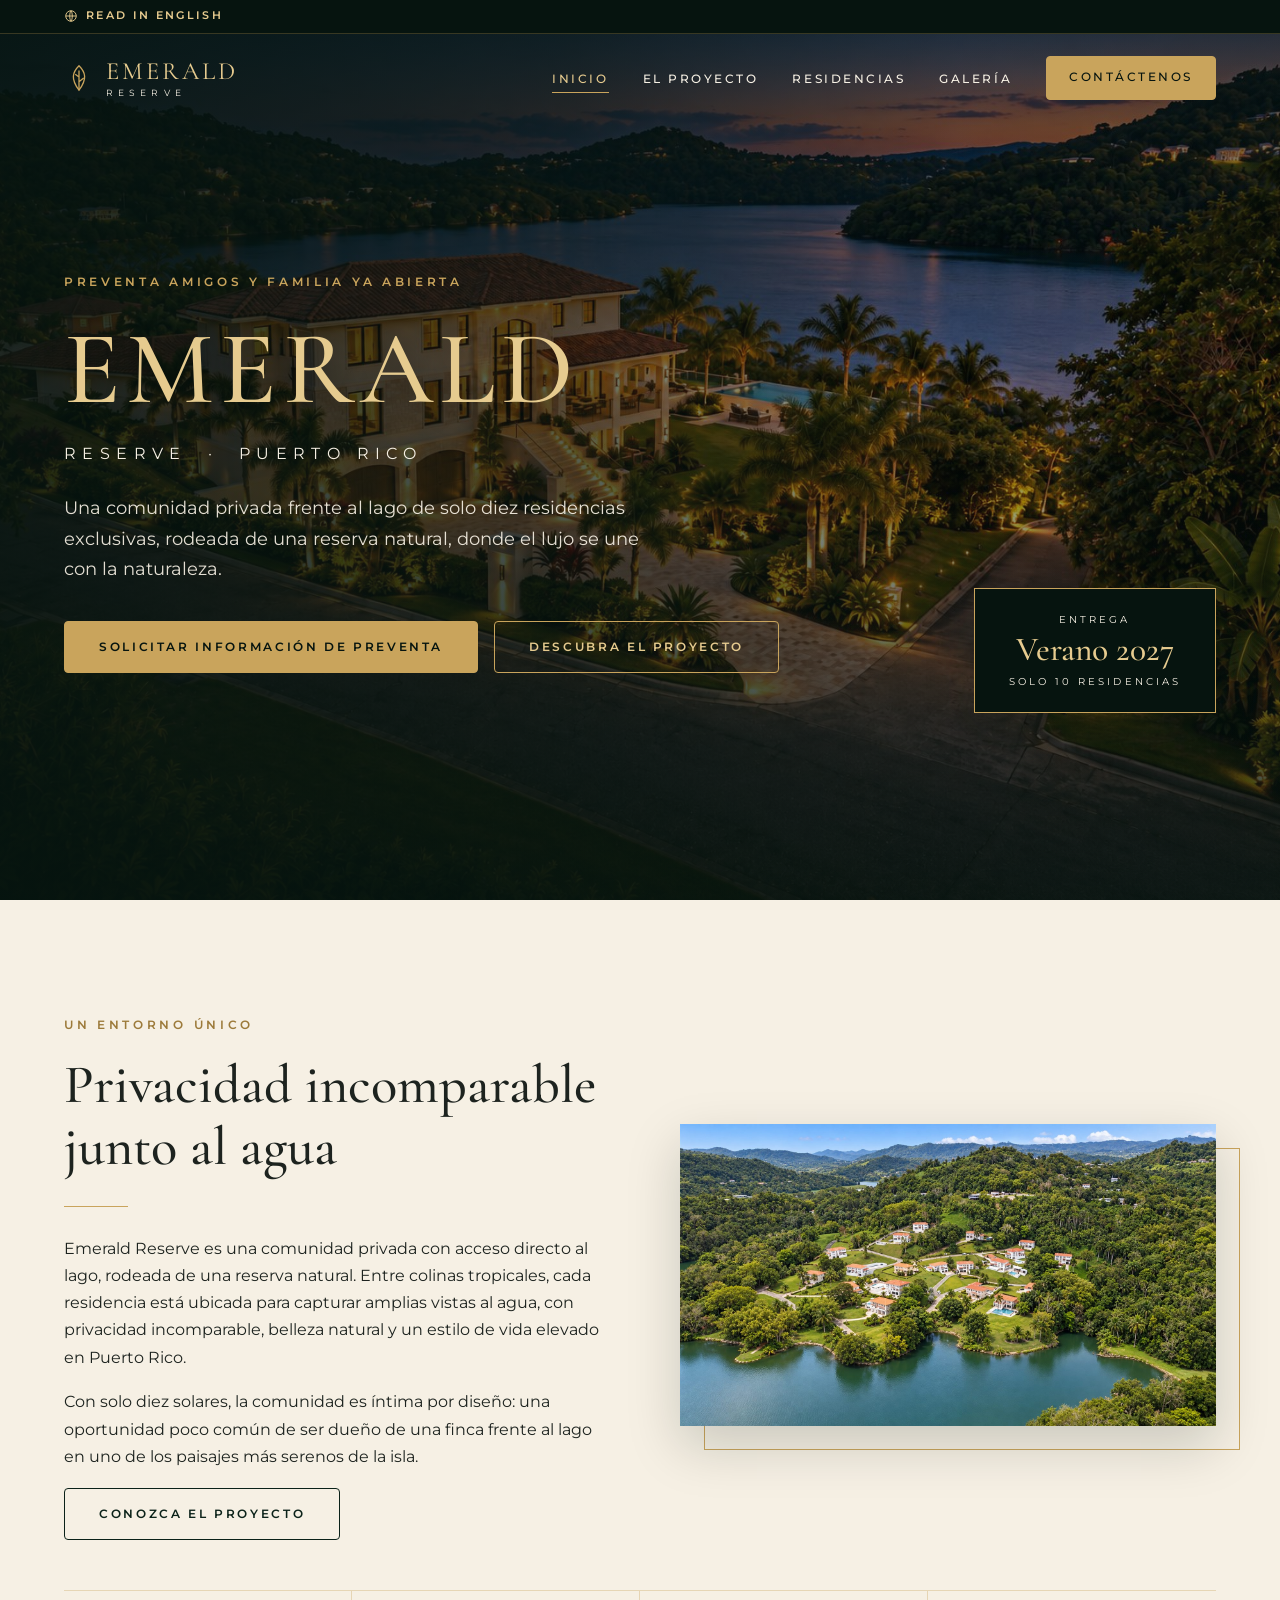
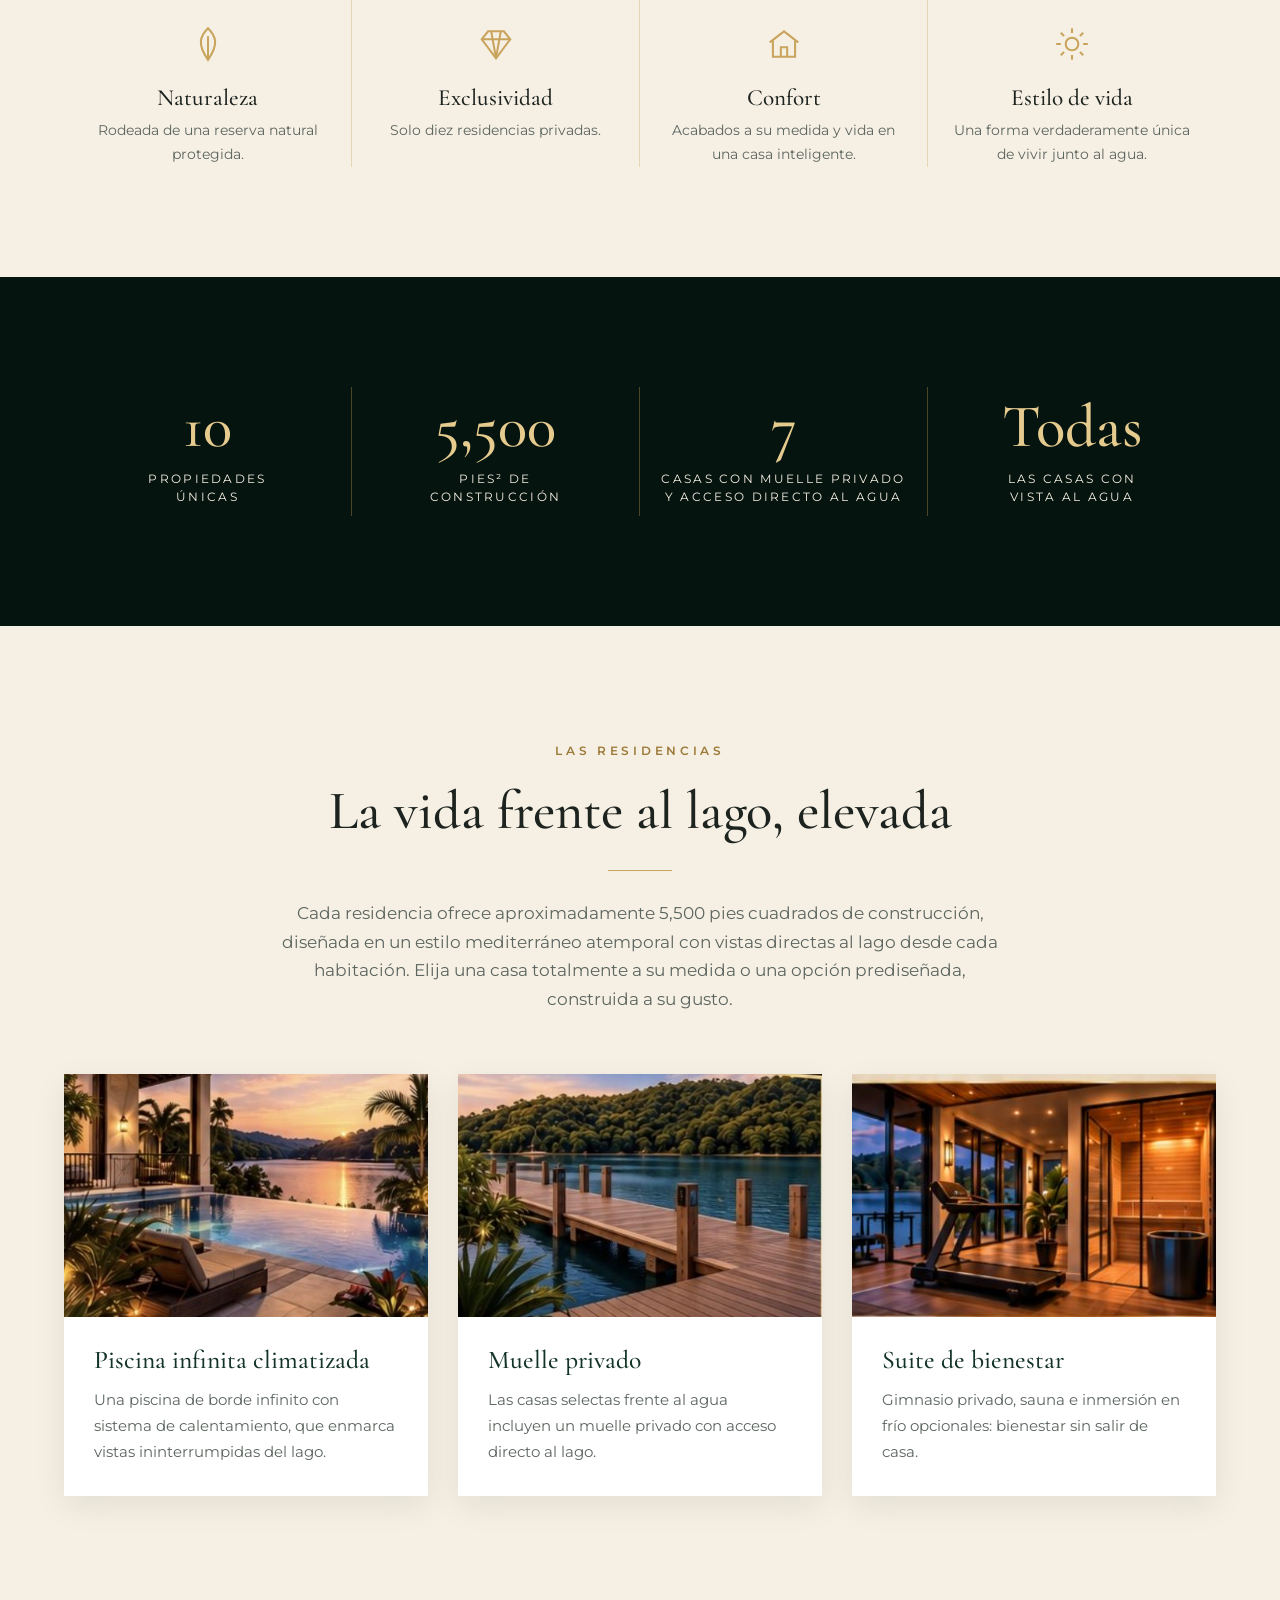
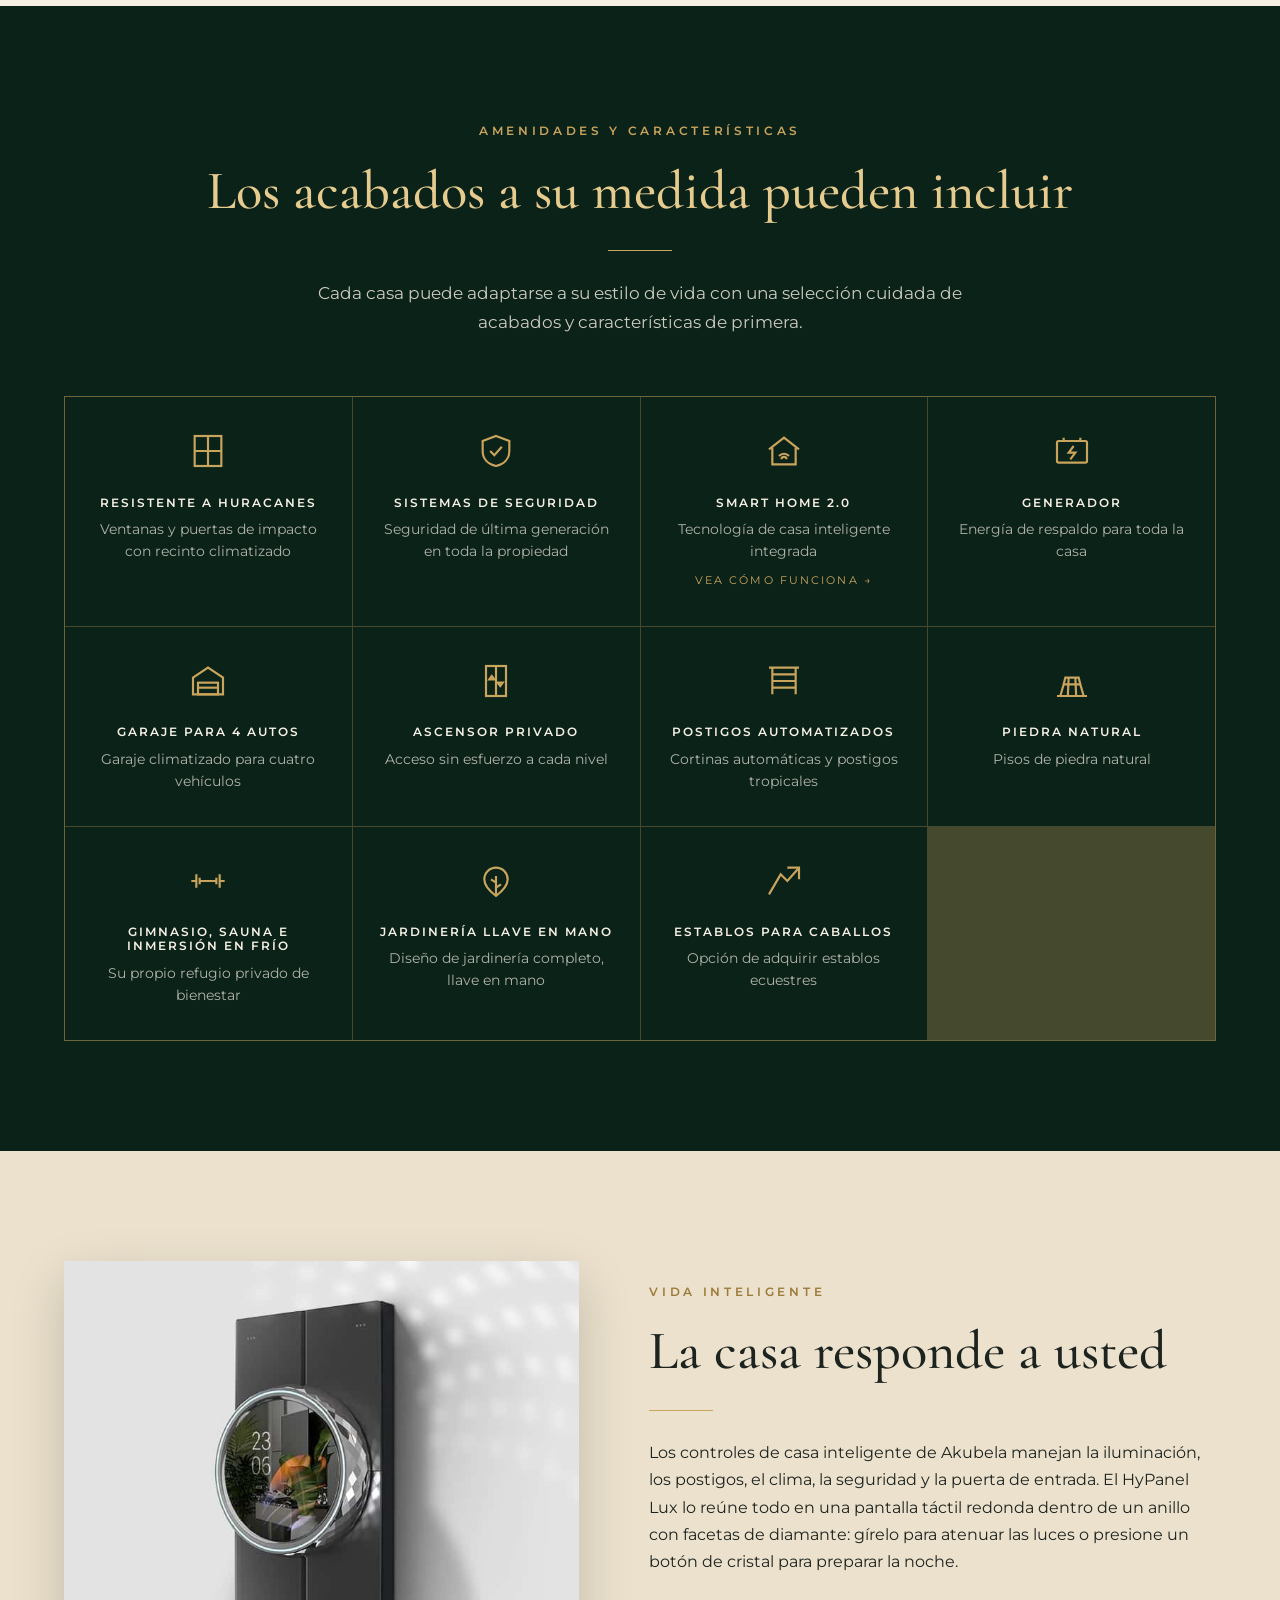
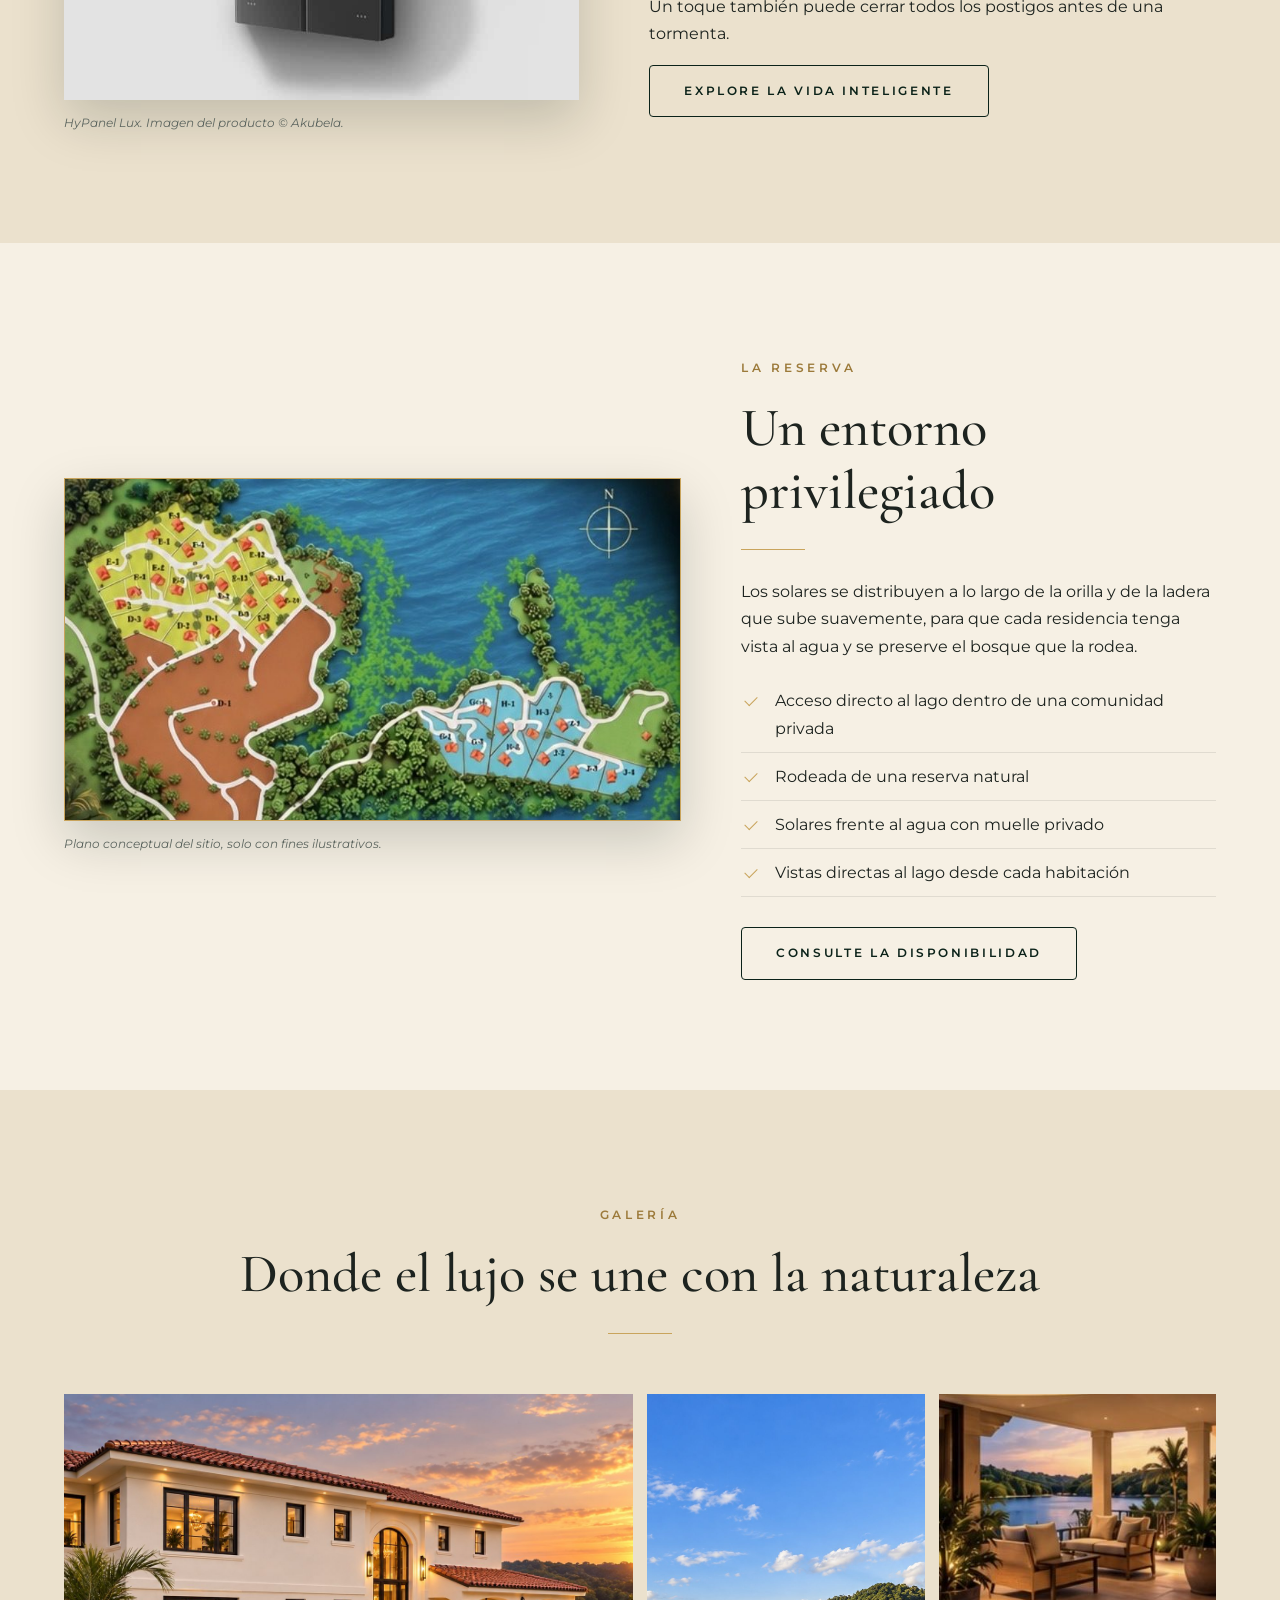
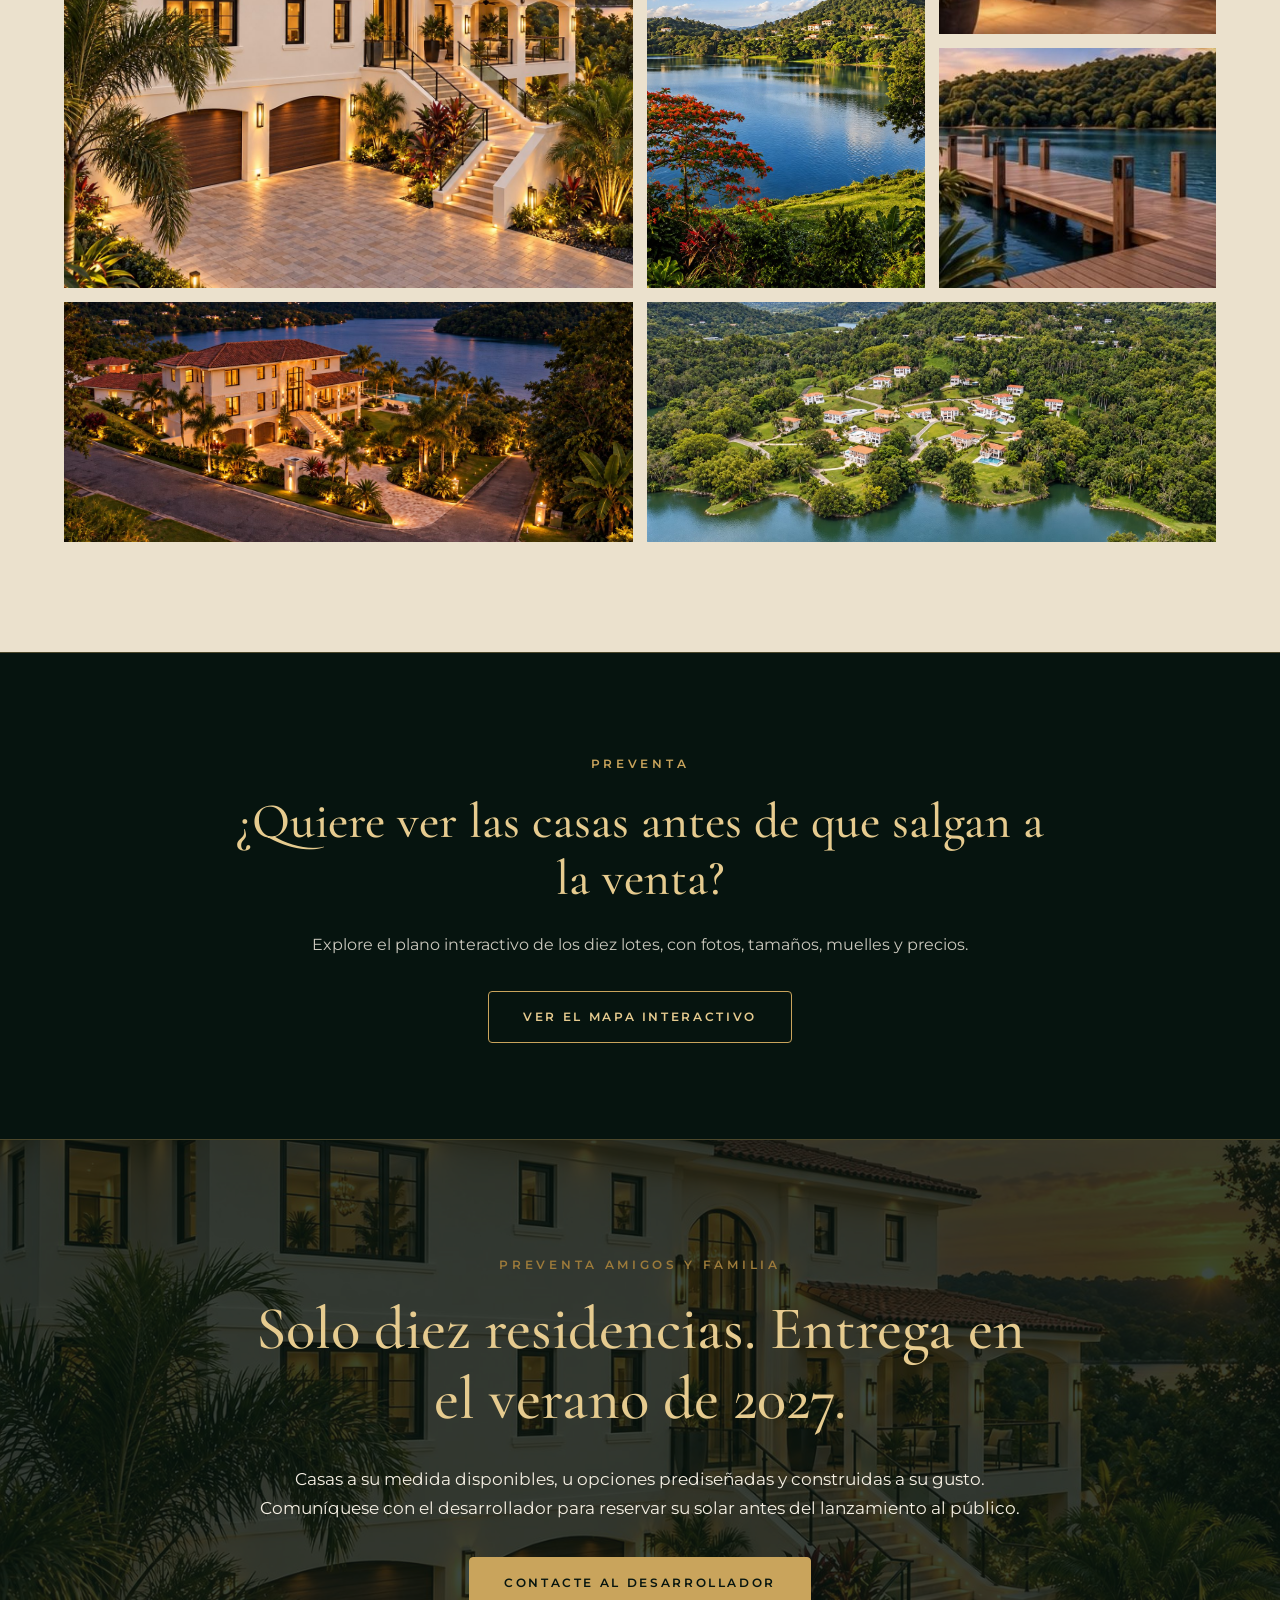
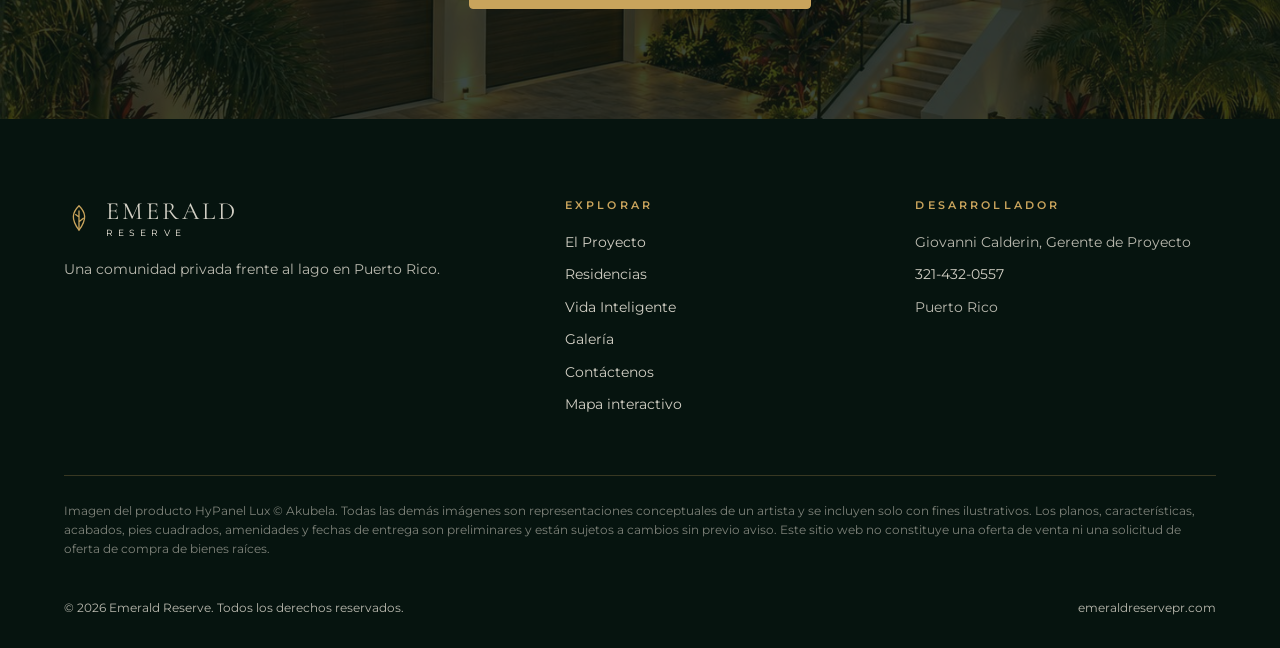
==== es/index.html @ 6fd1e721 "Add Spanish version of the site (es/) with a language switch bar on every page Co-Authored-By: Claud" ====
<!DOCTYPE html>
<html lang="es">
<head>
<meta charset="utf-8"/>
<meta content="width=device-width, initial-scale=1.0" name="viewport"/>
<title>Emerald Reserve | Comunidad privada frente al lago en Puerto Rico</title>
<meta content="Emerald Reserve es una comunidad privada frente al lago de solo 10 residencias exclusivas en Puerto Rico, rodeada de una reserva natural. Preventa Amigos y Familia ya abierta; entrega en el verano de 2027." name="description"/>
<link href="https://emeraldreservepr.com/es/" rel="canonical"/>
<link href="https://emeraldreservepr.com/" hreflang="en" rel="alternate"/>
<link href="https://emeraldreservepr.com/es/" hreflang="es" rel="alternate"/>
<link href="https://emeraldreservepr.com/" hreflang="x-default" rel="alternate"/>
<meta content="website" property="og:type"/>
<meta content="Emerald Reserve | Comunidad privada frente al lago en Puerto Rico" property="og:title"/>
<meta content="Solo 10 residencias exclusivas frente al lago, rodeadas de una reserva natural. Preventa Amigos y Familia ya abierta." property="og:description"/>
<meta content="https://emeraldreservepr.com/es/" property="og:url"/><meta content="es_PR" property="og:locale"/>
<meta content="https://emeraldreservepr.com/images/og-image.jpg" property="og:image"/>
<meta content="summary_large_image" name="twitter:card"/>
<meta content="#06140f" name="theme-color"/>
<link href="../images/favicon.svg" rel="icon" type="image/svg+xml"/>
<link href="https://fonts.googleapis.com" rel="preconnect"/>
<link crossorigin="" href="https://fonts.gstatic.com" rel="preconnect"/>
<link href="https://fonts.googleapis.com/css2?family=Cormorant+Garamond:wght@400;500;600&amp;family=Montserrat:wght@300;400;500;600&amp;display=swap" rel="stylesheet"/>
<link href="../css/styles.css" rel="stylesheet"/>
<link href="../css/lang.css" rel="stylesheet"/>
<link href="../css/presale.css" rel="stylesheet"/>
</head>
<body>
<div class="lang-bar"><div class="container"><a href="../index.html" hreflang="en" lang="en"><svg aria-hidden="true" fill="none" height="14" stroke="currentColor" stroke-width="1.6" viewbox="0 0 24 24" width="14"><circle cx="12" cy="12" r="9"></circle><path d="M3 12h18M12 3c3 3 3 15 0 18M12 3c-3 3-3 15 0 18"></path></svg><span>Read in English</span></a></div></div>
<header class="site-header">
<div class="container nav">
<a aria-label="Inicio de Emerald Reserve" class="brand" href="index.html">
<svg aria-hidden="true" fill="none" stroke="#c9a45c" stroke-width="1.4" viewbox="0 0 32 32"><path d="M16 3C9 10 7 17 16 29 25 17 23 10 16 3Z"></path><path d="M16 8v21M16 15l-4-3M16 20l5-4"></path></svg>
<span class="brand-text"><span class="brand-name">Emerald</span><span class="brand-sub">Reserve</span></span>
</a>
<button aria-controls="nav-links" aria-expanded="false" aria-label="Abrir menú" class="nav-toggle"><span></span><span></span><span></span></button>
<ul class="nav-links" id="nav-links">
<li><a aria-current="page" href="index.html">Inicio</a></li>
<li><a href="the-project.html">El Proyecto</a></li>
<li><a href="index.html#residences">Residencias</a></li>
<li><a href="index.html#gallery">Galería</a></li>
<li><a class="btn btn-gold" href="contact.html">Contáctenos</a></li>
</ul>
</div>
</header>
<main>
<!-- Hero -->
<section class="hero">
<div class="container">
<div class="hero-content">
<span class="eyebrow">Preventa Amigos y Familia ya abierta</span>
<h1>Emerald</h1>
<p class="tagline">Reserve  ·  Puerto Rico</p>
<p class="lead">Una comunidad privada frente al lago de solo diez residencias exclusivas, rodeada de una reserva natural, donde el lujo se une con la naturaleza.</p>
<div class="hero-actions"><a class="btn btn-gold" href="contact.html">Solicitar información de preventa</a> <a class="btn btn-outline" href="the-project.html">Descubra el proyecto</a></div>
</div>
<div class="hero-badge"><small>Entrega</small> <strong>Verano 2027</strong> <small>Solo 10 residencias</small></div>
</div>
</section>
<!-- Intro -->
<section id="about">
<div class="container split">
<div class="reveal">
<span class="eyebrow">Un entorno único</span>
<h2 class="section-title">Privacidad incomparable junto al agua</h2>
<hr class="divider"/>
<p>Emerald Reserve es una comunidad privada con acceso directo al lago, rodeada de una reserva natural. Entre colinas tropicales, cada residencia está ubicada para capturar amplias vistas al agua, con privacidad incomparable, belleza natural y un estilo de vida elevado en Puerto Rico.</p>
<p>Con solo diez solares, la comunidad es íntima por diseño: una oportunidad poco común de ser dueño de una finca frente al lago en uno de los paisajes más serenos de la isla.</p>
<a class="btn btn-outline-dark" href="the-project.html">Conozca el proyecto</a>
</div>
<div class="split-media reveal">
<img alt="Representación aérea de la comunidad frente al lago Emerald Reserve, rodeada de bosque tropical" height="940" loading="lazy" src="../images/aerial-community.jpg" width="1672"/>
</div>
</div>
<div class="container">
<div class="pillars reveal">
<div class="pillar">
<svg fill="none" stroke-width="1.3" viewbox="0 0 24 24"><path d="M12 2C7 7 5 12 12 22 19 12 17 7 12 2Z"></path><path d="M12 7v15"></path></svg>
<h3>Naturaleza</h3>
<p>Rodeada de una reserva natural protegida.</p>
</div>
<div class="pillar">
<svg fill="none" stroke-width="1.3" viewbox="0 0 24 24"><path d="M3 9l4-5h10l4 5-9 12L3 9Z"></path><path d="M3 9h18M9 4l3 17 3-17"></path></svg>
<h3>Exclusividad</h3>
<p>Solo diez residencias privadas.</p>
</div>
<div class="pillar">
<svg fill="none" stroke-width="1.3" viewbox="0 0 24 24"><path d="M3 11l9-7 9 7"></path><path d="M5 10v10h14V10"></path><path d="M10 20v-6h4v6"></path></svg>
<h3>Confort</h3>
<p>Acabados a su medida y vida en una casa inteligente.</p>
</div>
<div class="pillar">
<svg fill="none" stroke-width="1.3" viewbox="0 0 24 24"><circle cx="12" cy="12" r="4"></circle><path d="M12 2v3M12 19v3M2 12h3M19 12h3M4.9 4.9l2.1 2.1M17 17l2.1 2.1M4.9 19.1L7 17M17 7l2.1-2.1"></path></svg>
<h3>Estilo de vida</h3>
<p>Una forma verdaderamente única de vivir junto al agua.</p>
</div>
</div>
</div>
</section>
<!-- Stats -->
<section class="section-deep">
<div class="container">
<div class="stats reveal">
<div class="stat"><strong>10</strong><span>Propiedades<br/>únicas</span></div>
<div class="stat"><strong>5,500</strong><span>Pies² de<br/>construcción</span></div>
<div class="stat"><strong>7</strong><span>Casas con muelle privado<br/>y acceso directo al agua</span></div>
<div class="stat"><strong>Todas</strong><span>las casas con<br/>vista al agua</span></div>
</div>
</div>
</section>
<!-- Residences -->
<section id="residences">
<div class="container center">
<span class="eyebrow">Las Residencias</span>
<h2 class="section-title">La vida frente al lago, elevada</h2>
<hr class="divider"/>
<p class="section-intro">Cada residencia ofrece aproximadamente 5,500 pies cuadrados de construcción, diseñada en un estilo mediterráneo atemporal con vistas directas al lago desde cada habitación. Elija una casa totalmente a su medida o una opción prediseñada, construida a su gusto.</p>
</div>
<div class="container">
<div class="cards">
<article class="card reveal">
<div class="card-media"><img alt="Representación de una piscina infinita climatizada con vista al lago al atardecer" height="308" loading="lazy" src="../images/amenity-pool.jpg" width="494"/></div>
<div class="card-body">
<h3>Piscina infinita climatizada</h3>
<p>Una piscina de borde infinito con sistema de calentamiento, que enmarca vistas ininterrumpidas del lago.</p>
</div>
</article>
<article class="card reveal">
<div class="card-media"><img alt="Representación de un muelle privado de madera en el lago" height="308" loading="lazy" src="../images/amenity-dock.jpg" width="453"/></div>
<div class="card-body">
<h3>Muelle privado</h3>
<p>Las casas selectas frente al agua incluyen un muelle privado con acceso directo al lago.</p>
</div>
</article>
<article class="card reveal">
<div class="card-media"><img alt="Representación de un gimnasio privado en casa con sauna e inmersión en frío" height="232" loading="lazy" src="../images/amenity-gym.jpg" width="367"/></div>
<div class="card-body">
<h3>Suite de bienestar</h3>
<p>Gimnasio privado, sauna e inmersión en frío opcionales: bienestar sin salir de casa.</p>
</div>
</article>
</div>
</div>
</section>
<!-- Finishes -->
<section class="section-dark" id="finishes">
<div class="container center">
<span class="eyebrow">Amenidades y características</span>
<h2 class="section-title">Los acabados a su medida pueden incluir</h2>
<hr class="divider"/>
<p class="section-intro">Cada casa puede adaptarse a su estilo de vida con una selección cuidada de acabados y características de primera.</p>
</div>
<div class="container">
<div class="finishes reveal">
<div class="finish">
<svg viewbox="0 0 24 24"><rect height="18" width="16" x="4" y="3"></rect><path d="M12 3v18M4 12h16"></path></svg>
<h3>Resistente a huracanes</h3>
<p>Ventanas y puertas de impacto con recinto climatizado</p>
</div>
<div class="finish">
<svg viewbox="0 0 24 24"><path d="M12 3l8 3v6c0 5-3.5 8-8 9-4.5-1-8-4-8-9V6l8-3Z"></path><path d="M8.5 12l2.5 2.5 4.5-5"></path></svg>
<h3>Sistemas de seguridad</h3>
<p>Seguridad de última generación en toda la propiedad</p>
</div>
<div class="finish">
<a href="smart-living.html">
<svg viewbox="0 0 24 24"><path d="M3 11l9-7 9 7"></path><path d="M5 10v10h14V10"></path><path d="M9 15a4 4 0 0 1 6 0M10.5 17a1.5 1.5 0 0 1 3 0"></path></svg>
<h3>Smart Home 2.0</h3>
<p>Tecnología de casa inteligente integrada</p>
<span class="finish-link">Vea cómo funciona →</span>
</a>
</div>
<div class="finish">
<svg viewbox="0 0 24 24"><rect height="13" rx="1" width="18" x="3" y="6"></rect><path d="M13 9l-3 4h4l-3 4"></path><path d="M7 6V4M17 6V4"></path></svg>
<h3>Generador</h3>
<p>Energía de respaldo para toda la casa</p>
</div>
<div class="finish">
<svg viewbox="0 0 24 24"><path d="M3 10l9-6 9 6v10H3V10Z"></path><rect height="7" width="12" x="6" y="13"></rect><path d="M6 16h12"></path></svg>
<h3>Garaje para 4 autos</h3>
<p>Garaje climatizado para cuatro vehículos</p>
</div>
<div class="finish">
<svg viewbox="0 0 24 24"><rect height="18" width="12" x="6" y="3"></rect><path d="M12 3v18M9.5 9l-1.5 2h3L9.5 9ZM14.5 15l1.5-2h-3l1.5 2Z"></path></svg>
<h3>Ascensor privado</h3>
<p>Acceso sin esfuerzo a cada nivel</p>
</div>
<div class="finish">
<svg viewbox="0 0 24 24"><path d="M3 4h18M5 4v16M19 4v16"></path><path d="M5 8h14M5 12h14M5 16h14"></path></svg>
<h3>Postigos automatizados</h3>
<p>Cortinas automáticas y postigos tropicales</p>
</div>
<div class="finish">
<svg viewbox="0 0 24 24"><path d="M3 21h18M5 21l2-7h10l2 7"></path><path d="M7 14l1-4h8l1 4M10 10l-.5 11M14 10l.5 11"></path></svg>
<h3>Piedra natural</h3>
<p>Pisos de piedra natural</p>
</div>
<div class="finish">
<svg viewbox="0 0 24 24"><path d="M2 12h3M19 12h3M5 8v8M19 8v8M7 10v4M17 10v4M7 12h10"></path></svg>
<h3>Gimnasio, sauna e inmersión en frío</h3>
<p>Su propio refugio privado de bienestar</p>
</div>
<div class="finish">
<svg viewbox="0 0 24 24"><path d="M12 21c-4-3-7-6-7-10a7 7 0 0 1 14 0c0 4-3 7-7 10Z"></path><path d="M12 21V9M12 13l-3-2M12 16l3-2"></path></svg>
<h3>Jardinería llave en mano</h3>
<p>Diseño de jardinería completo, llave en mano</p>
</div>
<div class="finish">
<svg viewbox="0 0 24 24"><path d="M3 20l7-12 4 4 7-8"></path><path d="M14 4h7v7"></path></svg>
<h3>Establos para caballos</h3>
<p>Opción de adquirir establos ecuestres</p>
</div>
</div>
</div>
</section>
<!-- Smart living teaser -->
<section class="section-cream-dark" id="smart-living">
<div class="container smart-teaser">
<figure class="reveal" style="margin:0;">
<img alt="Panel de control de casa inteligente Akubela HyPanel Lux con una pantalla táctil redonda en un anillo con facetas de diamante" class="product-shot" height="622" loading="lazy" src="../images/hypanel-lux.jpg" width="729"/>
<figcaption style="font-size:0.78rem; color:var(--muted); margin-top:12px; font-style:italic;">HyPanel Lux. Imagen del producto © Akubela.</figcaption>
</figure>
<div class="reveal">
<span class="eyebrow">Vida Inteligente</span>
<h2 class="section-title">La casa responde a usted</h2>
<hr class="divider"/>
<p>Los controles de casa inteligente de Akubela manejan la iluminación, los postigos, el clima, la seguridad y la puerta de entrada. El HyPanel Lux lo reúne todo en una pantalla táctil redonda dentro de un anillo con facetas de diamante: gírelo para atenuar las luces o presione un botón de cristal para preparar la noche.</p>
<p>Un toque también puede cerrar todos los postigos antes de una tormenta.</p>
<a class="btn btn-outline-dark" href="smart-living.html">Explore la Vida Inteligente</a>
</div>
</div>
</section>
<!-- Site plan -->
<section id="site-plan">
<div class="container plan">
<figure class="reveal">
<img alt="Plano conceptual del sitio de Emerald Reserve con los solares a lo largo del lago" height="460" loading="lazy" src="../images/site-plan.jpg" width="830"/>
<figcaption>Plano conceptual del sitio, solo con fines ilustrativos.</figcaption>
</figure>
<div class="reveal">
<span class="eyebrow">La Reserva</span>
<h2 class="section-title">Un entorno privilegiado</h2>
<hr class="divider"/>
<p>Los solares se distribuyen a lo largo de la orilla y de la ladera que sube suavemente, para que cada residencia tenga vista al agua y se preserve el bosque que la rodea.</p>
<ul class="check-list">
<li>Acceso directo al lago dentro de una comunidad privada</li>
<li>Rodeada de una reserva natural</li>
<li>Solares frente al agua con muelle privado</li>
<li>Vistas directas al lago desde cada habitación</li>
</ul>
<a class="btn btn-outline-dark" href="contact.html">Consulte la disponibilidad</a>
</div>
</div>
</section>
<!-- Gallery -->
<section class="section-cream-dark" id="gallery">
<div class="container center">
<span class="eyebrow">Galería</span>
<h2 class="section-title">Donde el lujo se une con la naturaleza</h2>
<hr class="divider"/>
</div>
<div class="container">
<div class="gallery">
<a class="wide tall" data-lightbox="" href="../images/residence-sunset.jpg"><img alt="Representación de una residencia de Emerald Reserve al atardecer" loading="lazy" src="../images/residence-sunset.jpg"/></a>
<a class="tall" data-lightbox="" href="../images/lake-view.jpg"><img alt="Vista a través del lago hacia las casas de la ladera" loading="lazy" src="../images/lake-view.jpg"/></a>
<a data-lightbox="" href="../images/amenity-terrace.jpg"><img alt="Representación de una terraza techada con vista al lago" loading="lazy" src="../images/amenity-terrace.jpg"/></a>
<a data-lightbox="" href="../images/amenity-dock.jpg"><img alt="Representación de un muelle privado" loading="lazy" src="../images/amenity-dock.jpg"/></a>
<a class="wide" data-lightbox="" href="../images/hero-dusk.jpg"><img alt="Representación de una residencia y su entrada ajardinada al atardecer" loading="lazy" src="../images/hero-dusk.jpg"/></a>
<a class="wide" data-lightbox="" href="../images/aerial-community.jpg"><img alt="Representación aérea de la comunidad" loading="lazy" src="../images/aerial-community.jpg"/></a>
</div>
</div>
</section>
<!-- Pre-sale access -->
<section class="presale-band" id="presale">
<div class="container reveal">
<span class="eyebrow">Preventa</span>
<h2>¿Quiere ver las casas antes de que salgan a la venta?</h2>
<p>Explore el plano interactivo de los diez lotes, con fotos, tamaños, muelles y precios.</p>
<a class="btn btn-outline" href="pre-sale.html">Ver el mapa interactivo</a>
</div>
</section>
<!-- CTA -->
<section class="cta">
<div class="container reveal">
<span class="eyebrow">Preventa Amigos y Familia</span>
<h2>Solo diez residencias. Entrega en el verano de 2027.</h2>
<p>Casas a su medida disponibles, u opciones prediseñadas y construidas a su gusto. Comuníquese con el desarrollador para reservar su solar antes del lanzamiento al público.</p>
<a class="btn btn-gold" href="contact.html">Contacte al desarrollador</a>
</div>
</section>
</main>
<footer class="site-footer">
<div class="container">
<div class="footer-grid">
<div>
<a aria-label="Inicio de Emerald Reserve" class="brand" href="index.html">
<svg aria-hidden="true" fill="none" stroke="#c9a45c" stroke-width="1.4" viewbox="0 0 32 32"><path d="M16 3C9 10 7 17 16 29 25 17 23 10 16 3Z"></path><path d="M16 8v21M16 15l-4-3M16 20l5-4"></path></svg>
<span class="brand-text"><span class="brand-name">Emerald</span><span class="brand-sub">Reserve</span></span>
</a>
<p style="margin-top:20px;">Una comunidad privada frente al lago en Puerto Rico.</p>
</div>
<div>
<h4>Explorar</h4>
<ul>
<li><a href="the-project.html">El Proyecto</a></li>
<li><a href="index.html#residences">Residencias</a></li>
<li><a href="smart-living.html">Vida Inteligente</a></li>
<li><a href="index.html#gallery">Galería</a></li>
<li><a href="contact.html">Contáctenos</a></li>
<li><a href="pre-sale.html">Mapa interactivo</a></li>
</ul>
</div>
<div>
<h4>Desarrollador</h4>
<ul>
<li>Giovanni Calderin, Gerente de Proyecto</li>
<li><a href="tel:+13214320557">321-432-0557</a></li>
<li>Puerto Rico</li>
</ul>
</div>
</div>
<p class="disclaimer">Imagen del producto HyPanel Lux © Akubela. Todas las demás imágenes son representaciones conceptuales de un artista y se incluyen solo con fines ilustrativos. Los planos, características, acabados, pies cuadrados, amenidades y fechas de entrega son preliminares y están sujetos a cambios sin previo aviso. Este sitio web no constituye una oferta de venta ni una solicitud de oferta de compra de bienes raíces.</p>
<div class="footer-bottom"><span>© <span data-year="">2026</span> Emerald Reserve. Todos los derechos reservados.</span> <span>emeraldreservepr.com</span></div>
</div>
</footer>
<div aria-label="Visor de imágenes" aria-modal="true" class="lightbox" role="dialog">
<button aria-label="Cerrar" class="lightbox-close">×</button>
<img alt=""/>
</div>
<script src="../js/main.js"></script>
</body>
</html>
---- css/styles.css ----
/* Emerald Reserve — site styles */
:root {
  --emerald-950: #06140f;
  --emerald-900: #0b2219;
  --emerald-800: #123326;
  --emerald-700: #1b4a37;
  --gold: #c9a45c;
  --gold-light: #e6cb8f;
  --gold-dark: #9c7a3a;
  --cream: #f6f0e4;
  --cream-dark: #ebe1cd;
  --ink: #1d231f;
  --muted: #5c655f;
  --white: #ffffff;
  --serif: "Cormorant Garamond", Georgia, "Times New Roman", serif;
  --sans: "Montserrat", "Helvetica Neue", Arial, sans-serif;
  --max: 1200px;
  --radius: 4px;
  --shadow: 0 20px 50px rgba(6, 20, 15, 0.18);
}

*, *::before, *::after { box-sizing: border-box; }
html { scroll-behavior: smooth; }
body {
  margin: 0;
  font-family: var(--sans);
  font-size: 16px;
  line-height: 1.7;
  color: var(--ink);
  background: var(--cream);
  -webkit-font-smoothing: antialiased;
}
img { max-width: 100%; display: block; }
a { color: inherit; }
h1, h2, h3, h4 { font-family: var(--serif); font-weight: 500; line-height: 1.15; margin: 0 0 0.5em; }
p { margin: 0 0 1.1em; }

.container { width: 100%; max-width: var(--max); margin: 0 auto; padding: 0 24px; }
.eyebrow {
  display: inline-block;
  font-size: 0.72rem;
  letter-spacing: 0.32em;
  text-transform: uppercase;
  color: var(--gold-dark);
  font-weight: 600;
  margin-bottom: 18px;
}
.section-dark .eyebrow, .hero .eyebrow { color: var(--gold); }
.divider { width: 64px; height: 1px; background: var(--gold); margin: 22px 0 28px; border: 0; }
.center { text-align: center; }
.center .divider { margin-left: auto; margin-right: auto; }

/* Buttons */
.btn {
  display: inline-block;
  padding: 15px 34px;
  font-family: var(--sans);
  font-size: 0.75rem;
  font-weight: 600;
  letter-spacing: 0.22em;
  text-transform: uppercase;
  text-decoration: none;
  border: 1px solid var(--gold);
  border-radius: var(--radius);
  cursor: pointer;
  transition: background 0.25s, color 0.25s, border-color 0.25s;
}
.btn-gold { background: var(--gold); color: var(--emerald-950); }
.btn-gold:hover { background: var(--gold-light); border-color: var(--gold-light); }
.btn-outline { background: transparent; color: var(--gold-light); }
.btn-outline:hover { background: var(--gold); color: var(--emerald-950); }
.btn-outline-dark { background: transparent; color: var(--emerald-900); border-color: var(--emerald-900); }
.btn-outline-dark:hover { background: var(--emerald-900); color: var(--cream); }

/* Header */
.site-header {
  position: fixed;
  inset: 0 0 auto 0;
  z-index: 100;
  transition: background 0.3s, padding 0.3s, box-shadow 0.3s;
  padding: 22px 0;
}
.site-header.scrolled, .site-header.solid {
  background: rgba(6, 20, 15, 0.96);
  padding: 12px 0;
  box-shadow: 0 6px 24px rgba(0, 0, 0, 0.25);
}
.nav { display: flex; align-items: center; justify-content: space-between; gap: 24px; }
.brand { text-decoration: none; color: var(--gold-light); line-height: 1; display: flex; align-items: center; gap: 12px; }
.brand svg { width: 30px; height: 30px; flex-shrink: 0; }
.brand-text { display: flex; flex-direction: column; }
.brand-name { font-family: var(--serif); font-size: 1.55rem; letter-spacing: 0.12em; text-transform: uppercase; }
.brand-sub { font-size: 0.58rem; letter-spacing: 0.55em; text-transform: uppercase; color: var(--cream); margin-top: 4px; }
.nav-links { list-style: none; display: flex; align-items: center; gap: 34px; margin: 0; padding: 0; }
.nav-links a {
  color: var(--cream);
  text-decoration: none;
  font-size: 0.72rem;
  letter-spacing: 0.22em;
  text-transform: uppercase;
  font-weight: 500;
  padding: 6px 0;
  border-bottom: 1px solid transparent;
  transition: color 0.2s, border-color 0.2s;
}
.nav-links a:hover, .nav-links a[aria-current="page"] { color: var(--gold-light); border-color: var(--gold); }
.nav-links .btn { padding: 11px 22px; color: var(--emerald-950); border-bottom: 1px solid var(--gold); }
.nav-links .btn:hover, .nav-links .btn[aria-current="page"] { color: var(--emerald-950); }
.nav-toggle {
  display: none;
  background: none;
  border: 0;
  padding: 8px;
  cursor: pointer;
}
.nav-toggle span { display: block; width: 26px; height: 2px; background: var(--gold-light); margin: 6px 0; transition: transform 0.3s, opacity 0.3s; }

/* Hero */
.hero {
  position: relative;
  min-height: 100vh;
  display: flex;
  align-items: center;
  color: var(--cream);
  background: var(--emerald-950) url("../images/hero-dusk.jpg") center / cover no-repeat;
  padding: 140px 0 100px;
}
.hero::before {
  content: "";
  position: absolute;
  inset: 0;
  background:
    linear-gradient(90deg, rgba(6, 20, 15, 0.85) 0%, rgba(6, 20, 15, 0.55) 45%, rgba(6, 20, 15, 0.1) 75%),
    linear-gradient(180deg, rgba(6, 20, 15, 0.7) 0%, rgba(6, 20, 15, 0.15) 40%, rgba(6, 20, 15, 0.85) 100%);
}
.hero .container { position: relative; }
.hero-content { max-width: 760px; }
.hero h1 {
  font-size: clamp(3.2rem, 9vw, 6.5rem);
  letter-spacing: 0.06em;
  text-transform: uppercase;
  color: var(--gold-light);
  margin-bottom: 0.1em;
  text-shadow: 0 4px 30px rgba(0, 0, 0, 0.4);
}
.hero .tagline {
  font-size: clamp(0.8rem, 2vw, 1rem);
  letter-spacing: 0.4em;
  text-transform: uppercase;
  margin-bottom: 26px;
}
.hero .lead { font-size: 1.12rem; max-width: 600px; margin-bottom: 36px; color: rgba(246, 240, 228, 0.92); }
.hero-actions { display: flex; flex-wrap: wrap; gap: 16px; }
.hero-badge {
  position: absolute;
  right: 24px;
  bottom: -40px;
  background: var(--emerald-950);
  border: 1px solid var(--gold);
  padding: 22px 34px;
  text-align: center;
  box-shadow: var(--shadow);
}
.hero-badge small { display: block; font-size: 0.64rem; letter-spacing: 0.3em; text-transform: uppercase; color: var(--cream); }
.hero-badge strong { display: block; font-family: var(--serif); font-size: 2.1rem; font-weight: 500; color: var(--gold-light); line-height: 1.1; margin: 4px 0; }

/* Page hero (inner pages) */
.page-hero {
  position: relative;
  color: var(--cream);
  padding: 190px 0 110px;
  background: var(--emerald-950) center / cover no-repeat;
}
.page-hero::before { content: ""; position: absolute; inset: 0; background: linear-gradient(180deg, rgba(6, 20, 15, 0.82), rgba(6, 20, 15, 0.6)); }
.page-hero .container { position: relative; }
.page-hero h1 { font-size: clamp(2.6rem, 6vw, 4.4rem); color: var(--gold-light); }
.page-hero p { max-width: 640px; font-size: 1.08rem; }

/* Sections */
section { padding: 110px 0; }
.section-dark { background: var(--emerald-900); color: var(--cream); }
.section-deep { background: var(--emerald-950); color: var(--cream); }
.section-cream-dark { background: var(--cream-dark); }
.section-title { font-size: clamp(2.2rem, 4.5vw, 3.4rem); }
.section-dark .section-title, .section-deep .section-title { color: var(--gold-light); }
.section-intro { max-width: 720px; font-size: 1.06rem; color: var(--muted); }
.section-dark .section-intro, .section-deep .section-intro { color: rgba(246, 240, 228, 0.82); }
.center .section-intro { margin-left: auto; margin-right: auto; }

.split { display: grid; grid-template-columns: 1fr 1fr; gap: 80px; align-items: center; }
.split-media { position: relative; }
.split-media img { width: 100%; height: 100%; object-fit: cover; box-shadow: var(--shadow); }
.split-media::after {
  content: "";
  position: absolute;
  inset: 24px -24px -24px 24px;
  border: 1px solid var(--gold);
  z-index: -1;
}
.split-media { z-index: 0; }

/* Pillars */
.pillars { display: grid; grid-template-columns: repeat(4, 1fr); gap: 0; margin-top: 50px; border-top: 1px solid rgba(201, 164, 92, 0.35); }
.pillar { padding: 34px 24px 0; text-align: center; border-right: 1px solid rgba(201, 164, 92, 0.35); }
.pillar:last-child { border-right: 0; }
.pillar svg { width: 38px; height: 38px; stroke: var(--gold); margin: 0 auto 14px; }
.pillar h3 { font-size: 1.45rem; margin-bottom: 6px; }
.pillar p { font-size: 0.9rem; color: var(--muted); margin: 0; }

/* Stats */
.stats { display: grid; grid-template-columns: repeat(4, 1fr); text-align: center; }
.stat { padding: 10px 20px; border-right: 1px solid rgba(201, 164, 92, 0.35); }
.stat:last-child { border-right: 0; }
.stat strong { display: block; font-family: var(--serif); font-weight: 500; font-size: clamp(2.6rem, 5vw, 3.8rem); color: var(--gold-light); line-height: 1; margin-bottom: 12px; }
.stat span { font-size: 0.72rem; letter-spacing: 0.2em; text-transform: uppercase; line-height: 1.6; display: block; }

/* Feature cards */
.cards { display: grid; grid-template-columns: repeat(3, 1fr); gap: 30px; margin-top: 60px; }
.card { background: var(--white); box-shadow: 0 10px 30px rgba(6, 20, 15, 0.08); overflow: hidden; display: flex; flex-direction: column; }
.card img { width: 100%; height: auto; aspect-ratio: 3 / 2; object-fit: cover; transition: transform 0.6s; }
.card:hover img { transform: scale(1.04); }
.card-media { overflow: hidden; }
.card-body { padding: 28px 30px 32px; }
.card-body h3 { font-size: 1.6rem; color: var(--emerald-800); }
.card-body p { color: var(--muted); font-size: 0.95rem; margin: 0; }

/* Finishes grid */
.finishes { display: grid; grid-template-columns: repeat(4, 1fr); gap: 1px; background: rgba(201, 164, 92, 0.3); border: 1px solid rgba(201, 164, 92, 0.3); margin-top: 60px; }
.finish { background: var(--emerald-900); padding: 34px 26px; text-align: center; transition: background 0.3s; }
.section-deep .finish { background: var(--emerald-950); }
.finish:hover { background: var(--emerald-800); }
.finish svg { width: 40px; height: 40px; stroke: var(--gold); fill: none; stroke-width: 1.3; margin: 0 auto 16px; }
.finish h3 { font-family: var(--sans); font-size: 0.78rem; font-weight: 600; letter-spacing: 0.16em; text-transform: uppercase; color: var(--cream); margin-bottom: 8px; }
.finish p { font-size: 0.86rem; color: rgba(246, 240, 228, 0.7); margin: 0; line-height: 1.6; }

/* Site plan */
.plan { display: grid; grid-template-columns: 1.3fr 1fr; gap: 60px; align-items: center; }
.plan figure { margin: 0; }
.plan img { width: 100%; border: 1px solid var(--gold); box-shadow: var(--shadow); }
.plan figcaption { font-size: 0.78rem; color: var(--muted); margin-top: 12px; font-style: italic; }
.check-list { list-style: none; padding: 0; margin: 0 0 30px; }
.check-list li { position: relative; padding: 10px 0 10px 34px; border-bottom: 1px solid rgba(29, 35, 31, 0.1); }
.section-dark .check-list li, .section-deep .check-list li { border-color: rgba(246, 240, 228, 0.12); }
.check-list li::before {
  content: "";
  position: absolute;
  left: 4px;
  top: 19px;
  width: 12px;
  height: 7px;
  border-left: 1.5px solid var(--gold);
  border-bottom: 1.5px solid var(--gold);
  transform: rotate(-45deg);
}

/* Gallery */
.gallery { display: grid; grid-template-columns: repeat(4, 1fr); grid-auto-rows: 240px; gap: 14px; margin-top: 60px; }
.gallery a { position: relative; overflow: hidden; display: block; }
.gallery img { width: 100%; height: 100%; object-fit: cover; transition: transform 0.6s; }
.gallery a:hover img { transform: scale(1.05); }
.gallery .wide { grid-column: span 2; }
.gallery .tall { grid-row: span 2; }

/* Lightbox */
.lightbox {
  position: fixed;
  inset: 0;
  background: rgba(6, 20, 15, 0.94);
  display: none;
  align-items: center;
  justify-content: center;
  z-index: 200;
  padding: 40px;
}
.lightbox.open { display: flex; }
.lightbox img { max-height: 88vh; max-width: 92vw; box-shadow: var(--shadow); }
.lightbox-close {
  position: absolute;
  top: 18px;
  right: 24px;
  background: none;
  border: 0;
  color: var(--gold-light);
  font-size: 2.6rem;
  line-height: 1;
  cursor: pointer;
}

/* Timeline */
.timeline { display: grid; grid-template-columns: repeat(4, 1fr); gap: 30px; margin-top: 60px; position: relative; }
.timeline::before { content: ""; position: absolute; top: 9px; left: 0; right: 0; height: 1px; background: rgba(201, 164, 92, 0.5); }
.step { position: relative; padding-top: 40px; }
.step::before { content: ""; position: absolute; top: 0; left: 0; width: 19px; height: 19px; border-radius: 50%; background: var(--emerald-900); border: 1px solid var(--gold); }
.step.active::before { background: var(--gold); }
.step small { font-size: 0.68rem; letter-spacing: 0.25em; text-transform: uppercase; color: var(--gold); }
.step h3 { font-size: 1.5rem; margin: 6px 0; color: var(--cream); }
.step p { font-size: 0.9rem; color: rgba(246, 240, 228, 0.72); margin: 0; }

/* CTA banner */
.cta {
  position: relative;
  color: var(--cream);
  text-align: center;
  background: var(--emerald-950) url("../images/residence-sunset.jpg") center / cover no-repeat;
}
.cta::before { content: ""; position: absolute; inset: 0; background: rgba(6, 20, 15, 0.78); }
.cta .container { position: relative; max-width: 820px; }
.cta h2 { font-size: clamp(2.4rem, 5vw, 3.8rem); color: var(--gold-light); }
.cta p { font-size: 1.08rem; margin-bottom: 34px; }

/* Contact */
.contact-grid { display: grid; grid-template-columns: 1fr 1.25fr; gap: 70px; align-items: start; }
.contact-card { background: var(--emerald-900); color: var(--cream); padding: 50px 44px; box-shadow: var(--shadow); }
.contact-card h2 { color: var(--gold-light); font-size: 2.2rem; }
.contact-item { padding: 20px 0; border-bottom: 1px solid rgba(201, 164, 92, 0.3); }
.contact-item:last-of-type { border-bottom: 0; }
.contact-item small { display: block; font-size: 0.66rem; letter-spacing: 0.28em; text-transform: uppercase; color: var(--gold); margin-bottom: 4px; }
.contact-item a, .contact-item span { font-family: var(--serif); font-size: 1.45rem; text-decoration: none; color: var(--cream); word-break: break-word; }
.contact-item a:hover { color: var(--gold-light); }

.form { background: var(--white); padding: 50px 44px; box-shadow: 0 10px 30px rgba(6, 20, 15, 0.08); }
.form h2 { color: var(--emerald-800); font-size: 2.2rem; }
.form-row { display: grid; grid-template-columns: 1fr 1fr; gap: 20px; }
.field { margin-bottom: 20px; }
.field label { display: block; font-size: 0.68rem; letter-spacing: 0.2em; text-transform: uppercase; font-weight: 600; color: var(--emerald-800); margin-bottom: 8px; }
.field input, .field select, .field textarea {
  width: 100%;
  padding: 13px 14px;
  font: inherit;
  font-size: 0.95rem;
  color: var(--ink);
  background: var(--cream);
  border: 1px solid var(--cream-dark);
  border-radius: var(--radius);
  transition: border-color 0.2s, background 0.2s;
}
.field input:focus, .field select:focus, .field textarea:focus { outline: none; border-color: var(--gold); background: var(--white); }
.field textarea { min-height: 140px; resize: vertical; }
.checkbox-group { display: flex; flex-wrap: wrap; gap: 10px 22px; }
.checkbox-group label { display: flex; align-items: center; gap: 8px; text-transform: none; letter-spacing: 0; font-weight: 400; font-size: 0.92rem; color: var(--ink); margin: 0; cursor: pointer; }
.checkbox-group input { width: auto; accent-color: var(--emerald-700); }
.form-note { font-size: 0.8rem; color: var(--muted); margin-top: 16px; }
.form-status { margin-top: 16px; font-size: 0.92rem; color: var(--emerald-700); display: none; }
.form-status.show { display: block; }

/* Footer */
.site-footer { background: var(--emerald-950); color: rgba(246, 240, 228, 0.75); padding: 80px 0 30px; font-size: 0.9rem; }
.footer-grid { display: grid; grid-template-columns: 1.5fr 1fr 1fr; gap: 50px; padding-bottom: 50px; border-bottom: 1px solid rgba(201, 164, 92, 0.25); }
.site-footer h4 { font-family: var(--sans); font-size: 0.7rem; letter-spacing: 0.28em; text-transform: uppercase; color: var(--gold); margin-bottom: 18px; font-weight: 600; }
.site-footer ul { list-style: none; padding: 0; margin: 0; }
.site-footer li { margin-bottom: 8px; }
.site-footer a { text-decoration: none; color: rgba(246, 240, 228, 0.85); }
.site-footer a:hover { color: var(--gold-light); }
.footer-bottom { padding-top: 26px; display: flex; flex-wrap: wrap; justify-content: space-between; gap: 16px; font-size: 0.76rem; }
.disclaimer { font-size: 0.74rem; line-height: 1.6; color: rgba(246, 240, 228, 0.5); margin-top: 26px; }

/* Reveal animation */
.plan img, .split-media img { height: auto; }
.reveal { opacity: 0; transform: translateY(28px); transition: opacity 0.9s ease, transform 0.9s ease; }
.reveal.visible { opacity: 1; transform: none; }
@media (prefers-reduced-motion: reduce) {
  .reveal { opacity: 1; transform: none; transition: none; }
  html { scroll-behavior: auto; }
}

/* Responsive */
@media (max-width: 1024px) {
  .finishes { grid-template-columns: repeat(2, 1fr); }
  .cards { grid-template-columns: 1fr 1fr; }
  .gallery { grid-template-columns: repeat(2, 1fr); }
  .split, .plan, .contact-grid { gap: 50px; }
}

@media (max-width: 860px) {
  .nav-toggle { display: block; }
  .nav-links {
    position: fixed;
    inset: 0 0 0 auto;
    width: min(320px, 85vw);
    flex-direction: column;
    align-items: flex-start;
    justify-content: center;
    gap: 26px;
    padding: 40px;
    background: var(--emerald-950);
    transform: translateX(100%);
    transition: transform 0.35s ease;
    box-shadow: -10px 0 40px rgba(0, 0, 0, 0.4);
  }
  .nav-links.open { transform: none; }
  .nav-links a { font-size: 0.85rem; }
  .nav-toggle { position: relative; z-index: 110; }
  .nav-toggle[aria-expanded="true"] span:nth-child(1) { transform: translateY(8px) rotate(45deg); }
  .nav-toggle[aria-expanded="true"] span:nth-child(2) { opacity: 0; }
  .nav-toggle[aria-expanded="true"] span:nth-child(3) { transform: translateY(-8px) rotate(-45deg); }

  section { padding: 80px 0; }
  .split, .plan, .contact-grid { grid-template-columns: 1fr; }
  .split-media::after { inset: 16px -12px -16px 12px; }
  .pillars { grid-template-columns: 1fr 1fr; }
  .pillar { border-right: 0; padding-bottom: 20px; }
  .stats { grid-template-columns: 1fr 1fr; row-gap: 40px; }
  .stat:nth-child(2) { border-right: 0; }
  .timeline { grid-template-columns: 1fr 1fr; }
  .timeline::before { display: none; }
  .footer-grid { grid-template-columns: 1fr; gap: 34px; }
  .hero-badge { position: static; display: inline-block; margin-top: 40px; }
}

@media (max-width: 560px) {
  .container { padding: 0 16px; }
  .cards, .finishes, .form-row, .timeline { grid-template-columns: 1fr; }
  .gallery { grid-template-columns: 1fr; grid-auto-rows: 220px; }
  .gallery .wide, .gallery .tall { grid-column: auto; grid-row: auto; }
  .pillars { grid-template-columns: 1fr; }
  .stats { grid-template-columns: 1fr; }
  .stat { border-right: 0; }
  .form, .contact-card { padding: 36px 22px; }
  .brand-name { font-size: 1.25rem; }
  .hero-actions .btn { width: 100%; text-align: center; }
}

/* ---------- Smart Living ---------- */
.finish a { text-decoration: none; color: inherit; display: block; }
.finish-link { display: inline-block; margin-top: 10px; font-size: 0.66rem; letter-spacing: 0.2em; text-transform: uppercase; color: var(--gold); }
.product-shot { width: 100%; height: auto; max-width: 100%; background: #e3e3e3; box-shadow: var(--shadow); }
.smart-teaser { display: grid; grid-template-columns: 1fr 1.1fr; gap: 70px; align-items: center; }
.smart-teaser > * { min-width: 0; }

/* Hero: round product close-up framed by thin gold rings (echoes the round screen) */
.sl-hero {
  position: relative;
  overflow: hidden;
  background:
    radial-gradient(circle at 75% 55%, rgba(201, 164, 92, 0.16), transparent 45%),
    var(--emerald-950);
  color: var(--cream);
  padding-block: 170px 120px;
}
.sl-hero-grid { display: grid; grid-template-columns: 1.05fr 1fr; gap: 80px; align-items: center; }
.sl-hero-grid > * { min-width: 0; }
.sl-hero .eyebrow { color: var(--gold); }
.sl-hero h1 {
  font-size: clamp(2.6rem, 5.4vw, 4.6rem);
  color: var(--gold-light);
  text-wrap: balance;
  margin-bottom: 0;
}
.sl-hero .lead { font-size: 1.1rem; color: rgba(246, 240, 228, 0.88); max-width: 34em; }
.sl-hero .byline {
  display: flex;
  align-items: center;
  gap: 14px;
  margin-top: 34px;
  font-size: 0.7rem;
  letter-spacing: 0.28em;
  text-transform: uppercase;
  color: rgba(246, 240, 228, 0.7);
}
.sl-hero .byline::before { content: ""; width: 40px; height: 1px; background: var(--gold); }
.sl-hero .byline strong { color: var(--gold-light); font-weight: 600; }

.orb {
  position: relative;
  width: min(480px, 100%);
  aspect-ratio: 1 / 1;
  margin: 0 auto;
}
.orb img {
  position: relative;
  z-index: 1;
  width: 100%;
  height: 100%;
  max-width: 100%;
  object-fit: cover;
  border-radius: 50%;
  box-shadow: 0 40px 90px rgba(0, 0, 0, 0.55), 0 0 0 1px rgba(230, 203, 143, 0.35);
}
.orb::before, .orb::after {
  content: "";
  position: absolute;
  border-radius: 50%;
  pointer-events: none;
}
.orb::before { inset: -22px; border: 1px solid rgba(201, 164, 92, 0.55); }
.orb::after { inset: -52px; border: 1px solid rgba(201, 164, 92, 0.2); }
.orb figcaption {
  position: absolute;
  z-index: 2;
  left: 50%;
  bottom: -14px;
  transform: translateX(-50%);
  white-space: nowrap;
  background: var(--emerald-950);
  border: 1px solid rgba(201, 164, 92, 0.55);
  color: var(--gold-light);
  font-size: 0.64rem;
  letter-spacing: 0.26em;
  text-transform: uppercase;
  padding: 9px 18px;
}

/* Statement band */
.sl-statement { background: var(--cream); padding-block: 110px; text-align: center; }
.sl-statement p {
  font-family: var(--serif);
  font-size: clamp(1.7rem, 3.4vw, 2.7rem);
  line-height: 1.3;
  color: var(--emerald-800);
  max-width: 24em;
  margin: 0 auto;
  text-wrap: balance;
}
.sl-statement em { font-style: italic; color: var(--gold-dark); }
.sl-systems {
  list-style: none;
  padding: 0;
  margin: 44px auto 0;
  display: flex;
  flex-wrap: wrap;
  justify-content: center;
  gap: 12px 36px;
}
.sl-systems li {
  font-size: 0.7rem;
  letter-spacing: 0.26em;
  text-transform: uppercase;
  color: var(--muted);
  display: flex;
  align-items: center;
  gap: 10px;
}
.sl-systems svg { width: 20px; height: 20px; stroke: var(--gold-dark); fill: none; stroke-width: 1.4; }

/* Product features */
.sl-feature { padding-block: 0; }
.sl-feature-grid { display: grid; grid-template-columns: 1fr 1fr; align-items: stretch; min-height: 620px; }
.sl-feature-grid > * { min-width: 0; }
.sl-feature-media { position: relative; overflow: hidden; display: flex; align-items: center; justify-content: center; }
.sl-feature-media img { width: 100%; height: 100%; max-width: 100%; object-fit: cover; }
.sl-feature-copy { padding: 100px 8%; display: flex; flex-direction: column; justify-content: center; }
.sl-feature-copy h2 { font-size: clamp(2.2rem, 4vw, 3.3rem); text-wrap: balance; }
.sl-feature-copy .product { font-size: 0.72rem; letter-spacing: 0.3em; text-transform: uppercase; font-weight: 600; margin-bottom: 14px; }
.sl-feature-copy p { max-width: 34em; }

.sl-lux { background: #e3e3e3; }
.sl-lux .sl-feature-media img { object-fit: contain; padding: 40px; }
.sl-lux .product { color: var(--gold-dark); }
.sl-lux h2 { color: var(--emerald-900); }

.sl-vase { background: var(--emerald-900); color: var(--cream); }
.sl-vase .sl-feature-grid { grid-template-columns: 1fr 1fr; }
.sl-vase .sl-feature-media { order: 2; }
.sl-vase .product { color: var(--gold); }
.sl-vase h2 { color: var(--gold-light); }
.sl-vase p { color: rgba(246, 240, 228, 0.82); }

/* Spec sheet rows */
.specs { margin: 30px 0 0; padding: 0; display: grid; gap: 0; max-width: 34em; }
.specs div { display: grid; grid-template-columns: 9.5em 1fr; gap: 16px; padding: 13px 0; border-top: 1px solid rgba(29, 35, 31, 0.14); }
.specs div:last-child { border-bottom: 1px solid rgba(29, 35, 31, 0.14); }
.specs dt { font-size: 0.68rem; letter-spacing: 0.2em; text-transform: uppercase; color: var(--gold-dark); font-weight: 600; padding-top: 3px; }
.specs dd { margin: 0; font-size: 0.95rem; min-width: 0; }
.sl-vase .specs div { border-color: rgba(246, 240, 228, 0.16); }
.sl-vase .specs dt { color: var(--gold); }
.sl-vase .specs dd { color: var(--cream); }

/* Four ways to interact */
.gestures { display: grid; grid-template-columns: repeat(4, 1fr); gap: 12px; margin-top: 34px; max-width: 34em; }
.gesture { text-align: center; padding: 18px 8px; border: 1px solid rgba(201, 164, 92, 0.35); }
.gesture svg { width: 28px; height: 28px; stroke: var(--gold); fill: none; stroke-width: 1.4; margin: 0 auto 10px; display: block; }
.gesture span { font-size: 0.66rem; letter-spacing: 0.22em; text-transform: uppercase; color: var(--cream); }

/* Front door: arched frame echoes the home's arched entry */
.sl-entry { background: var(--cream); }
.sl-entry-grid { display: grid; grid-template-columns: 0.9fr 1.1fr; gap: 90px; align-items: center; }
.sl-entry-grid > * { min-width: 0; }
.arch { margin: 0; }
.arch img {
  width: 100%;
  max-width: 100%;
  height: auto;
  aspect-ratio: 5 / 6;
  object-fit: cover;
  border-radius: 999px 999px 0 0;
  box-shadow: var(--shadow);
}
.arch figcaption { font-size: 0.78rem; color: var(--muted); margin-top: 14px; font-style: italic; text-align: center; }
.sl-entry h2 { color: var(--emerald-800); }

/* A day of scenes */
.day { list-style: none; margin: 60px 0 0; padding: 0; display: grid; grid-template-columns: repeat(5, 1fr); border-top: 1px solid rgba(201, 164, 92, 0.4); }
.day li { padding: 30px 26px 10px 0; position: relative; min-width: 0; }
.day li::before {
  content: "";
  position: absolute;
  top: -5px;
  left: 0;
  width: 9px;
  height: 9px;
  border-radius: 50%;
  background: var(--gold);
}
.day li.alert::before { background: transparent; border: 1px solid var(--gold); }
.day time { font-size: 0.7rem; letter-spacing: 0.24em; text-transform: uppercase; color: var(--gold); font-variant-numeric: tabular-nums; }
.day h3 { font-size: 1.65rem; color: var(--cream); margin: 10px 0 10px; }
.day p { font-size: 0.9rem; color: rgba(246, 240, 228, 0.74); margin: 0; line-height: 1.6; }

/* Ways to control */
.controls { display: grid; grid-template-columns: repeat(4, 1fr); gap: 40px; margin-top: 50px; }
.control { min-width: 0; padding-top: 22px; border-top: 1px solid rgba(156, 122, 58, 0.4); }
.control h3 { font-family: var(--sans); font-size: 0.78rem; font-weight: 600; letter-spacing: 0.18em; text-transform: uppercase; color: var(--emerald-800); margin-bottom: 8px; }
.control p { font-size: 0.92rem; color: var(--muted); margin: 0; }
.control svg { width: 30px; height: 30px; stroke: var(--gold-dark); fill: none; stroke-width: 1.3; margin-bottom: 14px; }

@media (max-width: 1024px) {
  .day { grid-template-columns: repeat(2, 1fr); row-gap: 20px; border-top: 0; }
  .day li { border-top: 1px solid rgba(201, 164, 92, 0.4); }
  .controls { grid-template-columns: 1fr 1fr; }
  .sl-feature-copy { padding: 80px 6%; }
}
@media (max-width: 860px) {
  .smart-teaser, .sl-hero-grid, .sl-entry-grid { grid-template-columns: 1fr; gap: 56px; }
  .sl-hero { padding-block: 130px 100px; }
  .orb { width: min(340px, 78%); }
  .orb::before { inset: -14px; }
  .orb::after { inset: -32px; }
  .sl-statement { padding-block: 80px; }
  .sl-feature-grid, .sl-vase .sl-feature-grid { grid-template-columns: 1fr; min-height: 0; }
  .sl-vase .sl-feature-media { order: 0; }
  .sl-feature-media { max-height: 520px; }
  .sl-lux .sl-feature-media img { padding: 24px 16px 0; }
  .sl-feature-copy { padding: 56px 16px 72px; }
  .arch { max-width: 420px; margin: 0 auto; width: 100%; }
}
@media (max-width: 560px) {
  .day { grid-template-columns: 1fr; }
  .controls { grid-template-columns: 1fr; gap: 28px; }
  .gestures { grid-template-columns: repeat(2, 1fr); }
  .specs div { grid-template-columns: 1fr; gap: 4px; }
  .sl-systems { gap: 12px 22px; }
}
---- css/lang.css ----
/* Language switch bar (EN / ES) */
.lang-bar { position: absolute; top: 0; left: 0; right: 0; z-index: 110; height: 34px; background: var(--emerald-950); border-bottom: 1px solid rgba(201, 164, 92, 0.25); display: flex; align-items: center; }
.lang-bar a { display: inline-flex; align-items: center; gap: 8px; color: var(--gold-light); text-decoration: none; font-size: 0.66rem; letter-spacing: 0.22em; text-transform: uppercase; font-weight: 600; padding: 6px 0; }
.lang-bar a:hover, .lang-bar a:focus-visible { color: #fff; }
.lang-bar svg { flex-shrink: 0; }
.site-header { top: 34px; transition: background 0.3s, padding 0.3s, box-shadow 0.3s, top 0.2s; }
.past-bar .site-header { top: 0; }
---- css/presale.css ----
/* Pre-sale access */
.sr-only { position: absolute; width: 1px; height: 1px; padding: 0; margin: -1px; overflow: hidden; clip: rect(0,0,0,0); border: 0; }
.presale-band { background: var(--emerald-950); color: var(--cream); text-align: center; padding: 96px 0; border-top: 1px solid rgba(201, 164, 92, 0.35); border-bottom: 1px solid rgba(201, 164, 92, 0.35); }
.presale-band .eyebrow { color: var(--gold); }
.presale-band h2 { font-size: clamp(2rem, 4.2vw, 3.1rem); color: var(--gold-light); max-width: 820px; margin-left: auto; margin-right: auto; }
.presale-band p { max-width: 680px; margin: 0 auto 32px; color: rgba(246, 240, 228, 0.82); }
.presale-hero { padding-bottom: 70px; }
.presale-section { padding: 70px 0 100px; background: var(--cream); }
.viewer-head { text-align: center; margin-bottom: 34px; }
.viewer-head h2 { font-size: clamp(2rem, 4vw, 3rem); color: var(--emerald-900); }
.viewer-head p { max-width: 640px; margin: 0 auto; color: var(--muted); }

/* Interactive lot map */
.ps{--ps-card:#fffdf8;--ps-line:#d9d0bb;--ps-lot:#e3ead9;--ps-lot-photo:#cfe0bf;--ps-stroke:#4d7a3a;--ps-sel:#9c7a3a;--ps-lake:#cfe1ea;--ps-lake-ink:#4a7489;color:var(--ink);font-family:var(--sans)}
.ps *{box-sizing:border-box}
.ps .wrap{display:grid;grid-template-columns:1fr;gap:22px}
@media(min-width:900px){.ps .wrap{grid-template-columns:minmax(0,1.25fr) minmax(330px,.75fr);align-items:start}}
.ps .mapcard{background:var(--ps-card);border:1px solid var(--ps-line);padding:10px;position:relative;box-shadow:var(--shadow)}
.ps svg{display:block;width:100%;height:auto;touch-action:manipulation}
.ps .lot{fill:var(--ps-lot);stroke:var(--ps-stroke);stroke-width:2.2;stroke-dasharray:9 5;cursor:pointer;transition:fill .15s}
.ps .lot.has{fill:var(--ps-lot-photo)}
.ps .lot:focus{outline:none}.ps .lot:focus-visible{outline:2px solid var(--gold)}.ps .lot:hover{fill:#f1e3c1}
.ps .lot.sel{fill:#ecd8a6;stroke:var(--ps-sel);stroke-dasharray:none;stroke-width:3.5}
.ps .badge{pointer-events:none}
.ps .badge circle{fill:#fff;stroke:var(--emerald-800);stroke-width:2.5}
.ps .badge text{font:600 22px Montserrat,sans-serif;fill:var(--emerald-800);text-anchor:middle;dominant-baseline:central}
.ps .badge.sel circle{fill:var(--ps-sel);stroke:var(--ps-sel)}
.ps .badge.sel text{fill:#fff}
.ps .cam{pointer-events:none;fill:var(--ps-stroke)}
.ps .lbl{font:500 15px Montserrat,sans-serif;fill:#7d8579;letter-spacing:.08em;text-transform:uppercase}
.ps .lake-lbl{font:italic 600 24px "Cormorant Garamond",serif;fill:var(--ps-lake-ink);letter-spacing:.12em}
.ps .legend{display:flex;flex-wrap:wrap;gap:14px;font-size:.78rem;color:var(--muted);padding:10px 6px 2px}
.ps .legend span{display:inline-flex;align-items:center;gap:6px}
.ps .sw{width:14px;height:14px;border:1.5px solid var(--ps-lake-ink);background:var(--ps-lake);display:inline-block}
.ps .hint{font-size:.8rem;color:var(--muted);text-align:center;margin:10px 0 0}
.ps .panel{background:var(--ps-card);border:1px solid var(--ps-line);overflow:hidden;box-shadow:var(--shadow)}
.ps .panel .empty{padding:34px 26px;color:var(--muted);font-size:.95rem;line-height:1.6}
.ps .gallery{position:relative;background:#e8e3d6;aspect-ratio:4/3;display:block;margin:0}
.ps .gallery img{width:100%;height:100%;object-fit:cover;display:block;cursor:zoom-in}
.ps .gallery .none{position:absolute;inset:0;display:flex;flex-direction:column;align-items:center;justify-content:center;color:var(--muted);font-size:.9rem;gap:6px}
.ps .pnav{position:absolute;top:50%;transform:translateY(-50%);width:40px;height:40px;border-radius:50%;border:none;background:rgba(255,255,255,.9);font-size:20px;cursor:pointer;color:var(--ink)}
.ps .pnav.prev{left:10px}.ps .pnav.next{right:10px}
.ps .count{position:absolute;bottom:10px;right:10px;background:rgba(6,20,15,.62);color:#fff;font-size:.72rem;padding:3px 10px;border-radius:20px}
.ps .info{padding:20px 24px 26px}
.ps .info h2{font-size:2.1rem;margin:0 0 4px;color:var(--emerald-900)}
.ps .info .kick{font-size:.68rem;letter-spacing:.3em;text-transform:uppercase;color:var(--gold-dark);font-weight:600;display:block;margin-bottom:10px}
.ps .row{display:flex;justify-content:space-between;align-items:baseline;padding:11px 0;border-top:1px solid var(--ps-line);font-size:.92rem;gap:12px}
.ps .row .k{color:var(--muted)}
.ps .row .v{font-weight:600;text-align:right}
.ps .yes{color:#2d6a8a}
.ps .prices{display:grid;grid-template-columns:1fr 1fr;gap:10px;margin-top:18px}
.ps .pc{border:1px solid var(--ps-line);padding:14px 14px 12px;background:#fff}
.ps .pc.done{border-color:var(--gold);background:#fbf6ea}
.ps .pl{font-size:.66rem;text-transform:uppercase;letter-spacing:.2em;color:var(--muted);font-weight:600}
.ps .pp{font-family:var(--serif);font-size:1.9rem;font-weight:600;margin:2px 0 10px;color:var(--emerald-900);line-height:1.1}
.ps .fin{border-top:1px dashed var(--ps-line);padding-top:10px}
.ps .fm{font-size:1.05rem;font-weight:600;color:var(--gold-dark);margin-bottom:4px}
.ps .fm span{font-size:.72rem;color:var(--muted);font-weight:500;margin-left:2px}
.ps .fr{display:flex;justify-content:space-between;gap:6px;font-size:.72rem;color:var(--muted);padding:2px 0}
.ps .fr b{color:var(--ink);font-weight:600}
.ps .terms{font-size:.72rem;color:var(--muted);line-height:1.55;margin:14px 0 0}
.ps .lotnav{display:flex;gap:8px;margin-top:18px}
.ps .lotnav button{flex:1;padding:11px;border:1px solid var(--emerald-900);background:transparent;font:600 .68rem Montserrat,sans-serif;letter-spacing:.16em;text-transform:uppercase;cursor:pointer;color:var(--emerald-900)}
.ps .lotnav button:hover{background:var(--emerald-900);color:var(--cream)}
.ps .anchor{pointer-events:none;font-size:18px}
.ps-lb{position:fixed;inset:0;background:rgba(6,14,10,.95);display:none;align-items:center;justify-content:center;z-index:200}
.ps-lb.open{display:flex}
.ps-lb img{max-width:96vw;max-height:88vh;object-fit:contain}
.ps-lb .x{position:absolute;top:14px;right:18px;background:none;border:none;color:#fff;font-size:34px;cursor:pointer}
.ps-lb .pnav{background:rgba(255,255,255,.2);color:#fff;position:absolute}
.ps .prices.one{grid-template-columns:1fr}
.ps .opt-tag{display:inline-block;margin-top:2px;padding:4px 12px;background:var(--emerald-900);color:var(--gold-light);font-size:.66rem;letter-spacing:.2em;text-transform:uppercase;font-weight:600}
.ps .opt-na{margin-top:10px;font-size:.78rem;letter-spacing:.14em;text-transform:uppercase;font-weight:600;color:#9b3b2e}
.ps .lot.opt,.ps .lot.has.opt{fill:#e4e0d4;stroke:#8b8a7a}
.ps .lot.opt:hover{fill:#dcd6c4}
.ps .lot.opt.sel{fill:#ecd8a6;stroke:var(--ps-sel)}
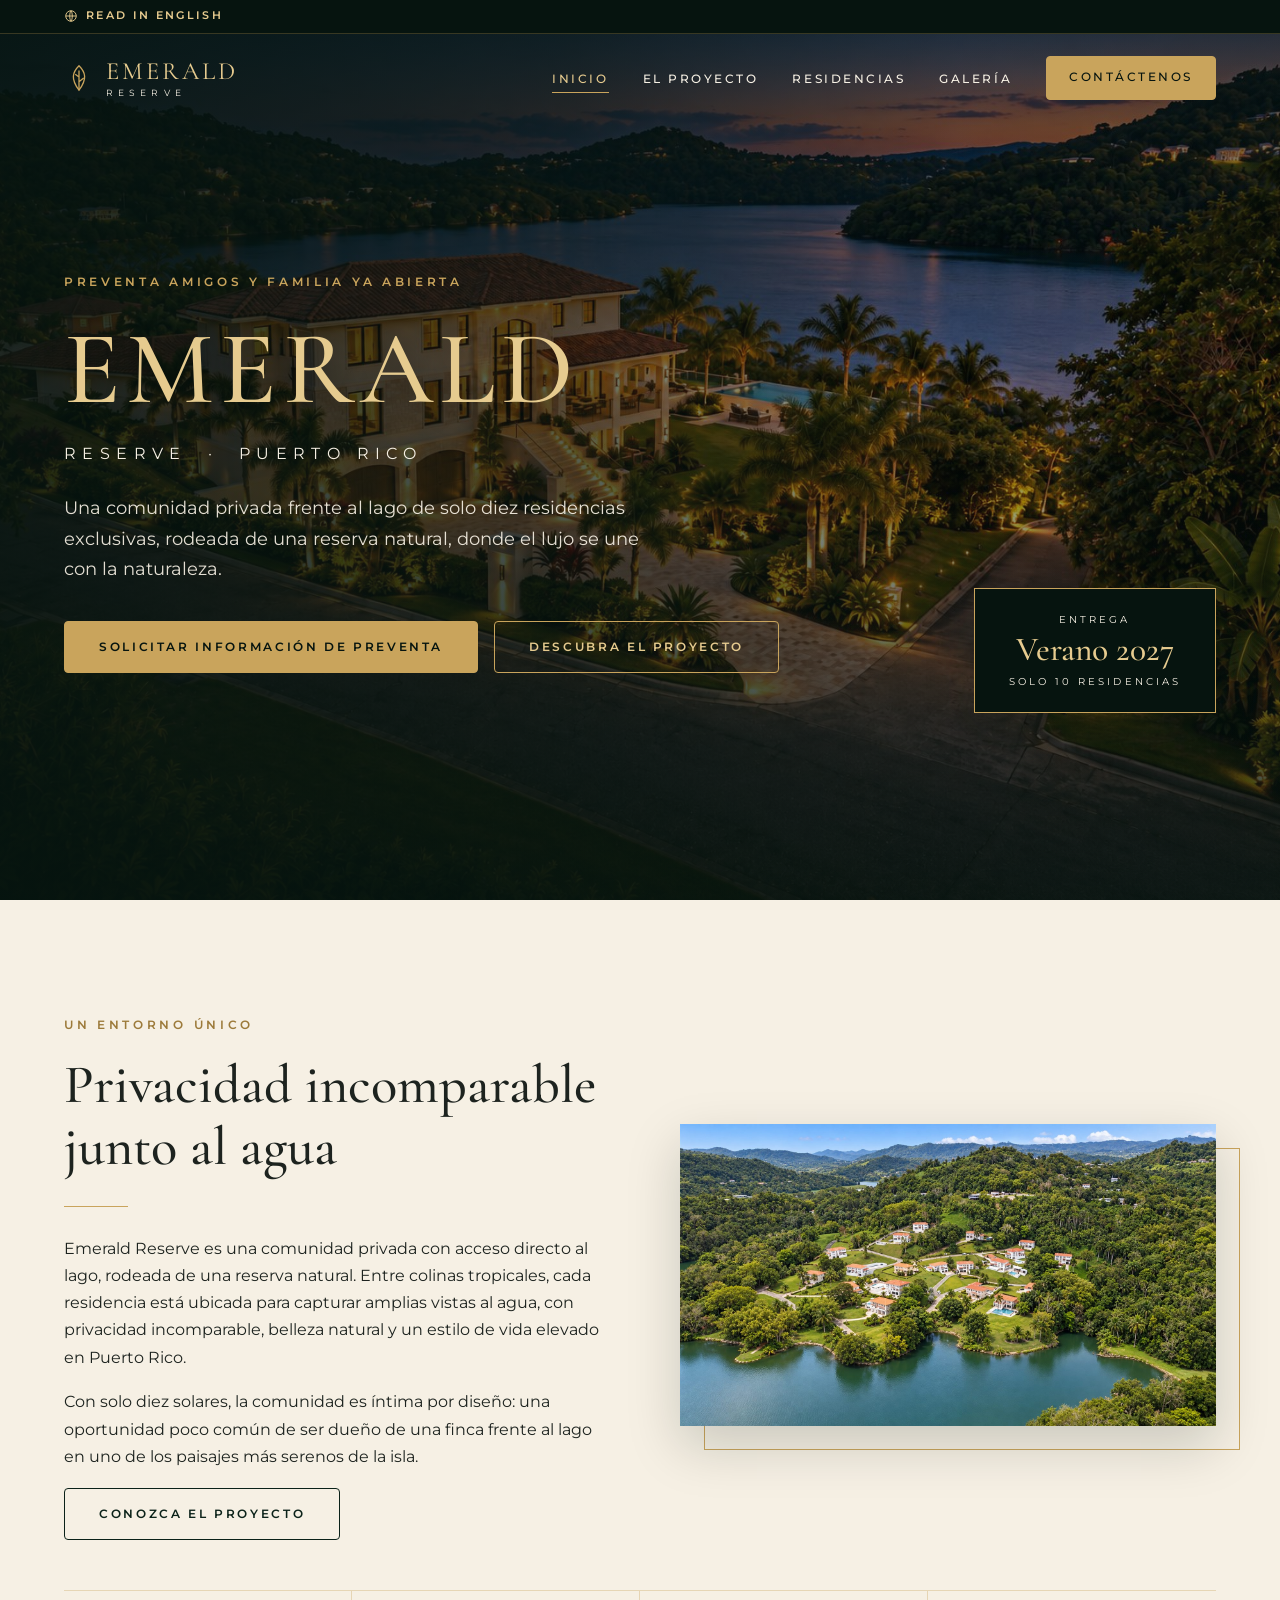
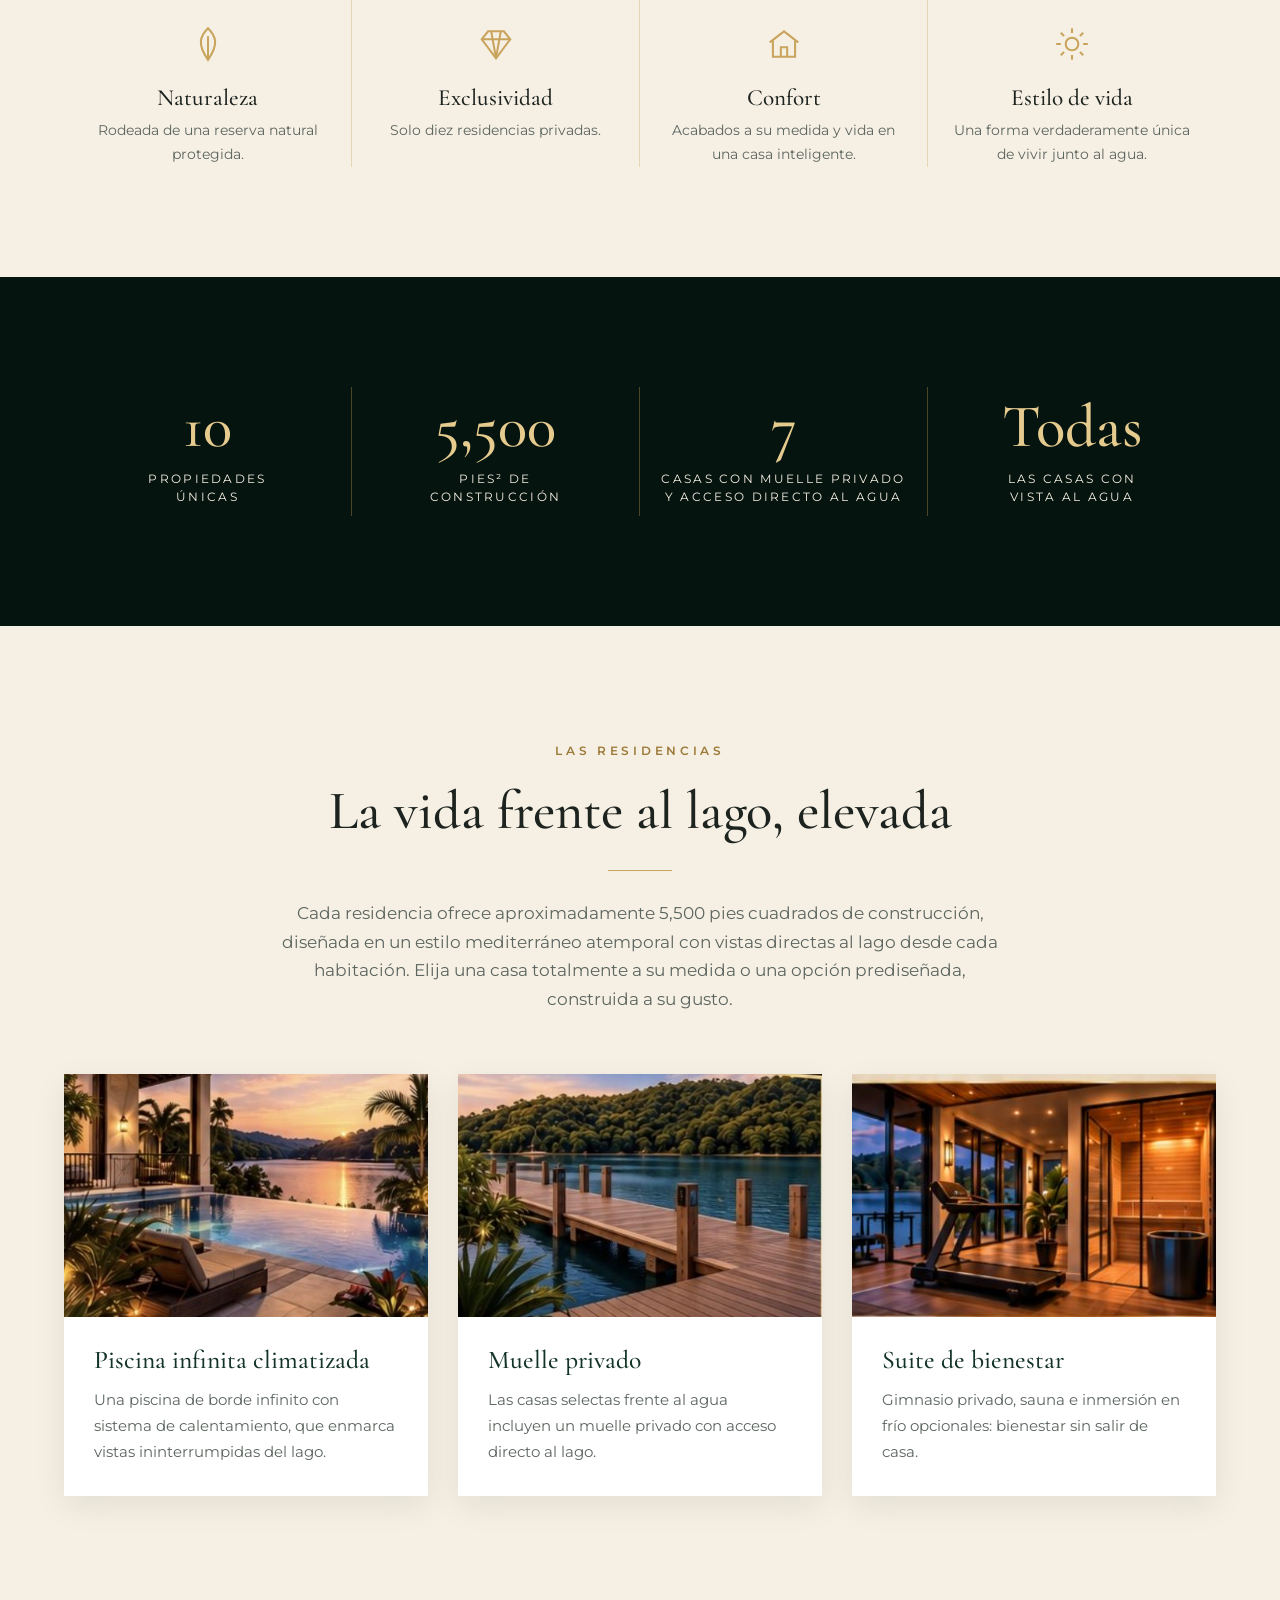
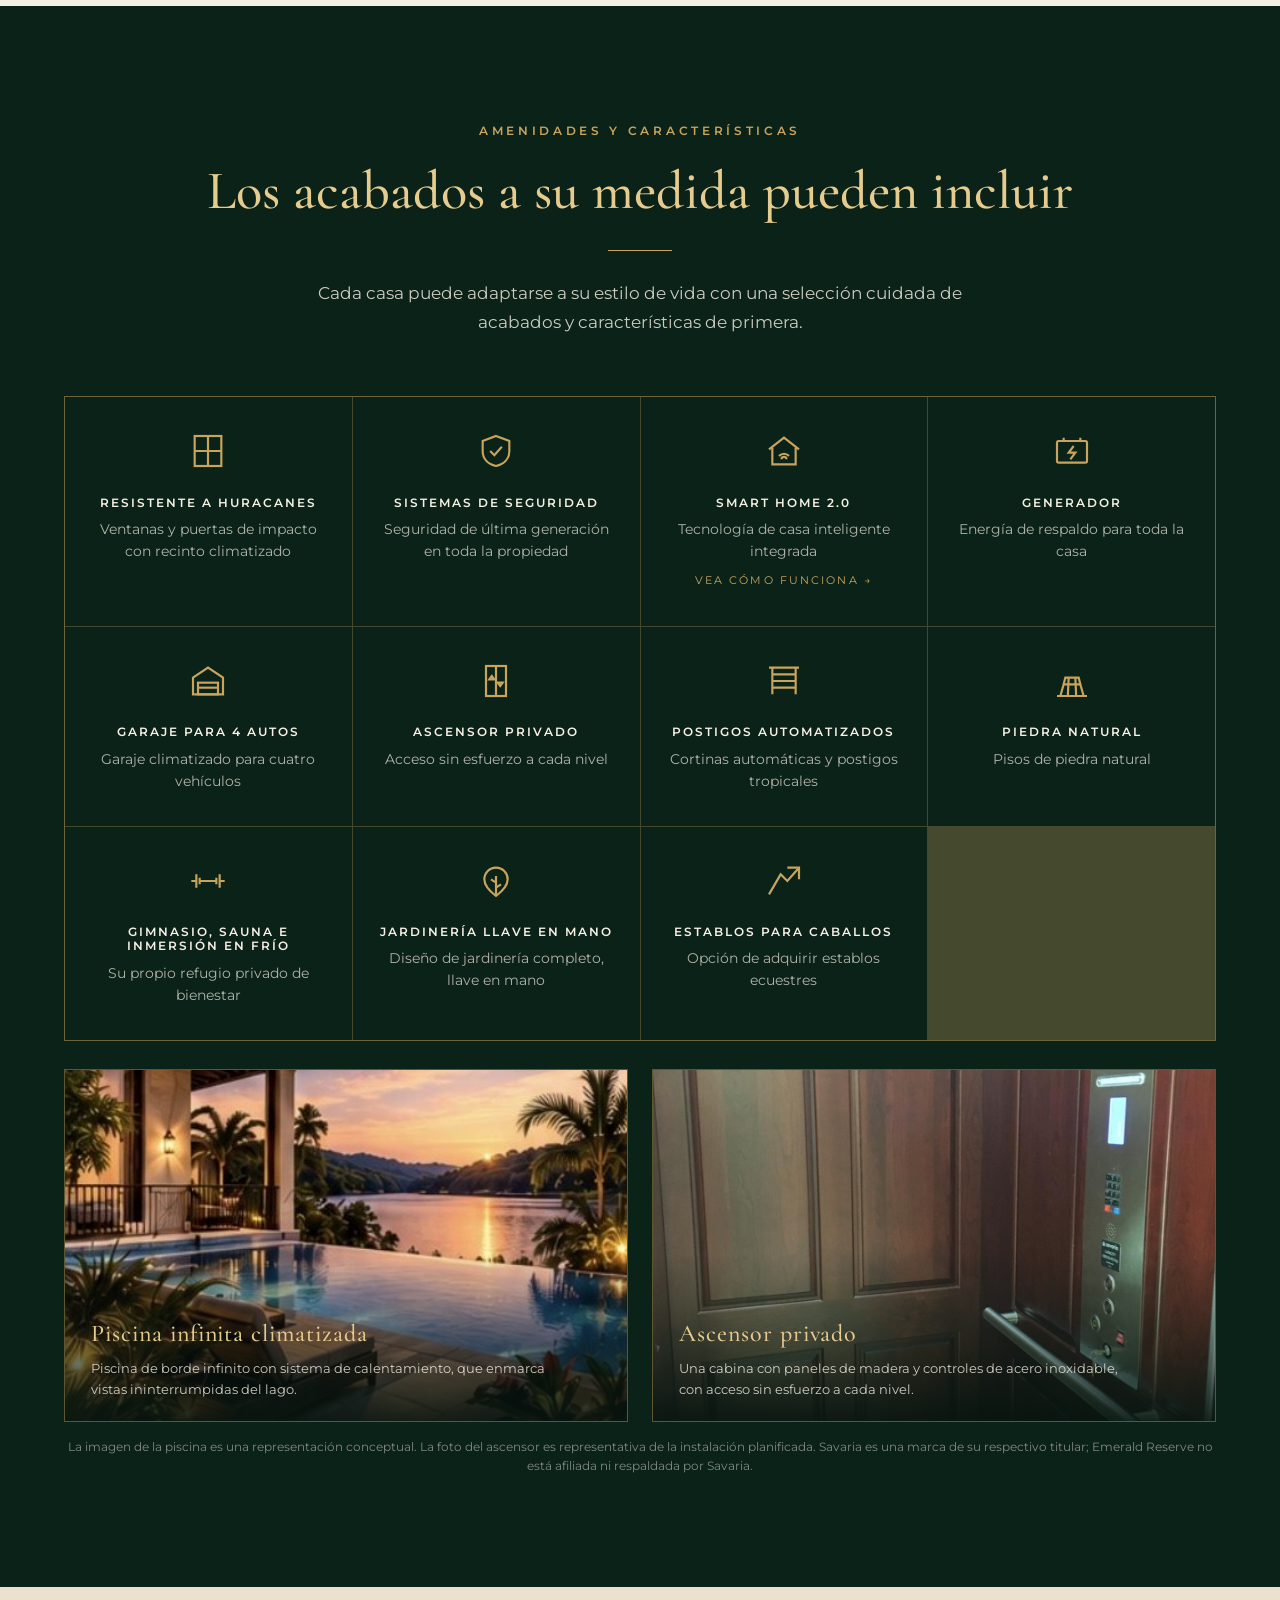
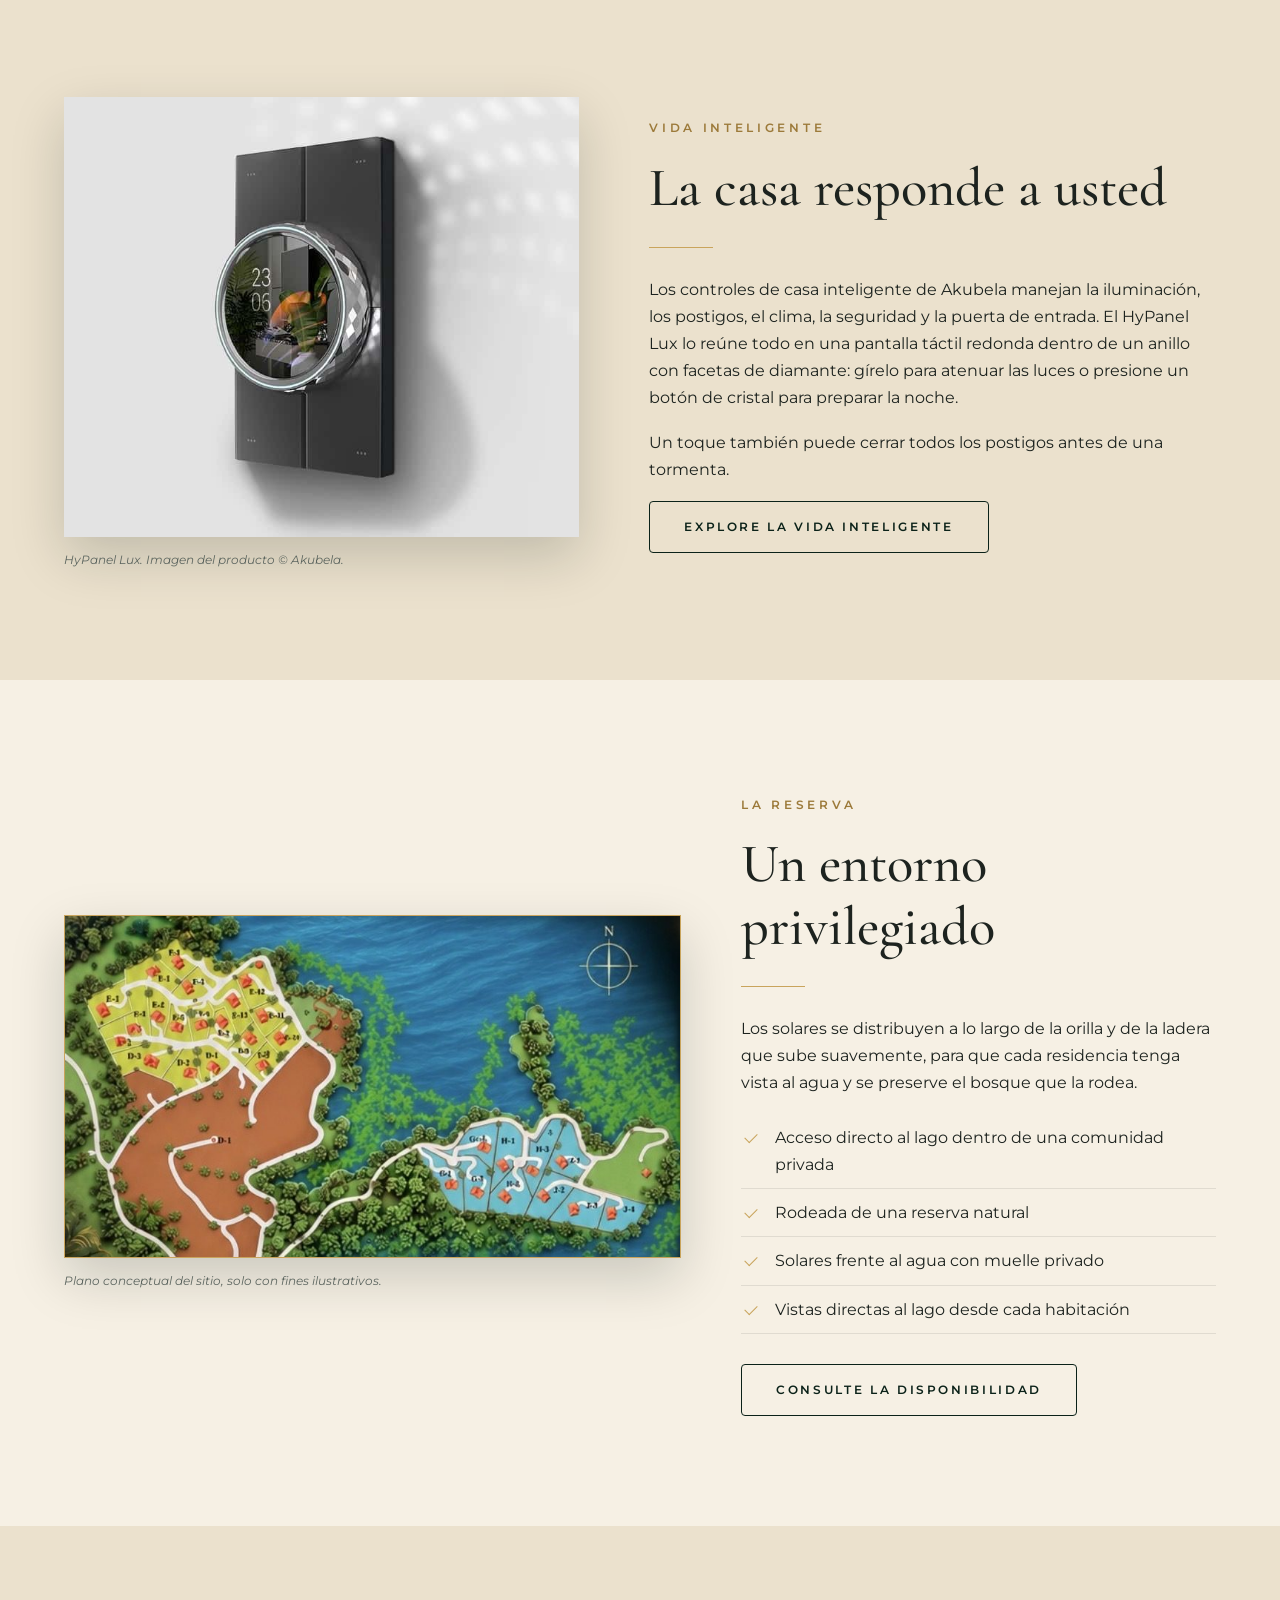
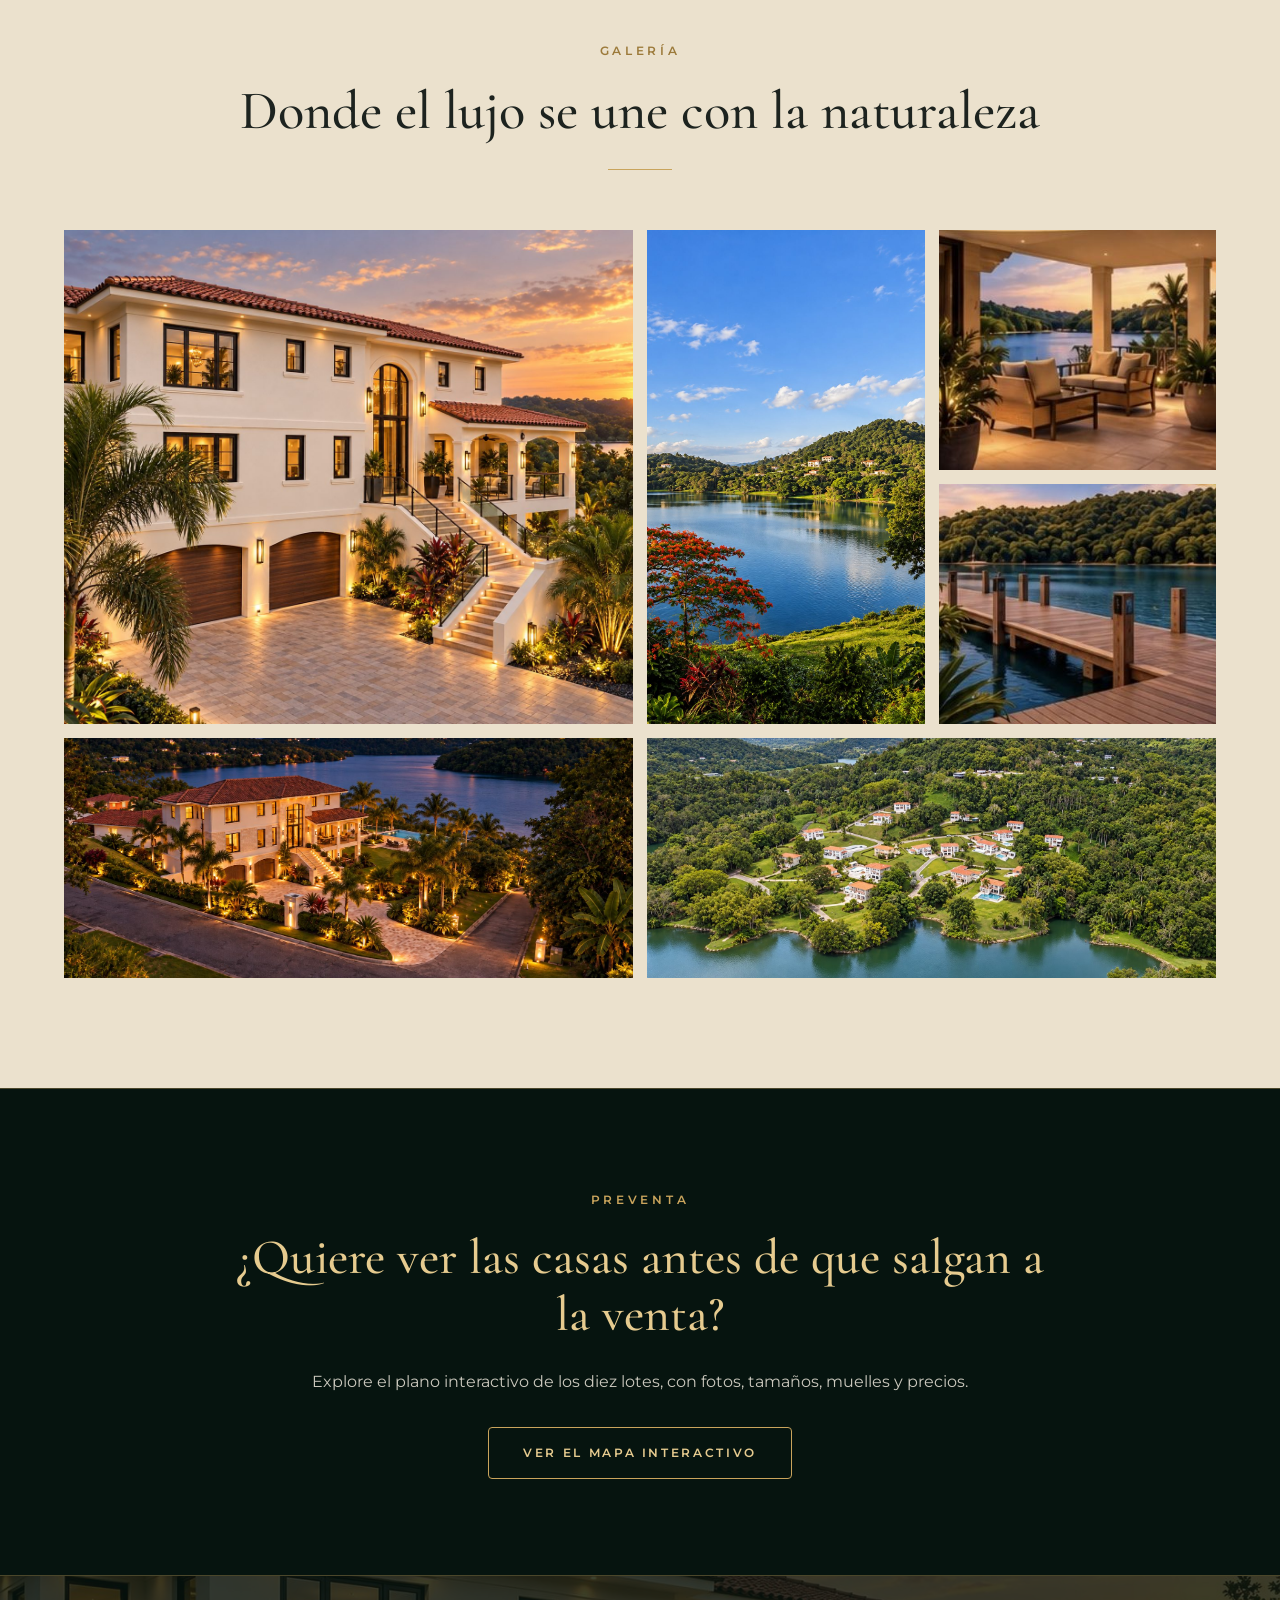
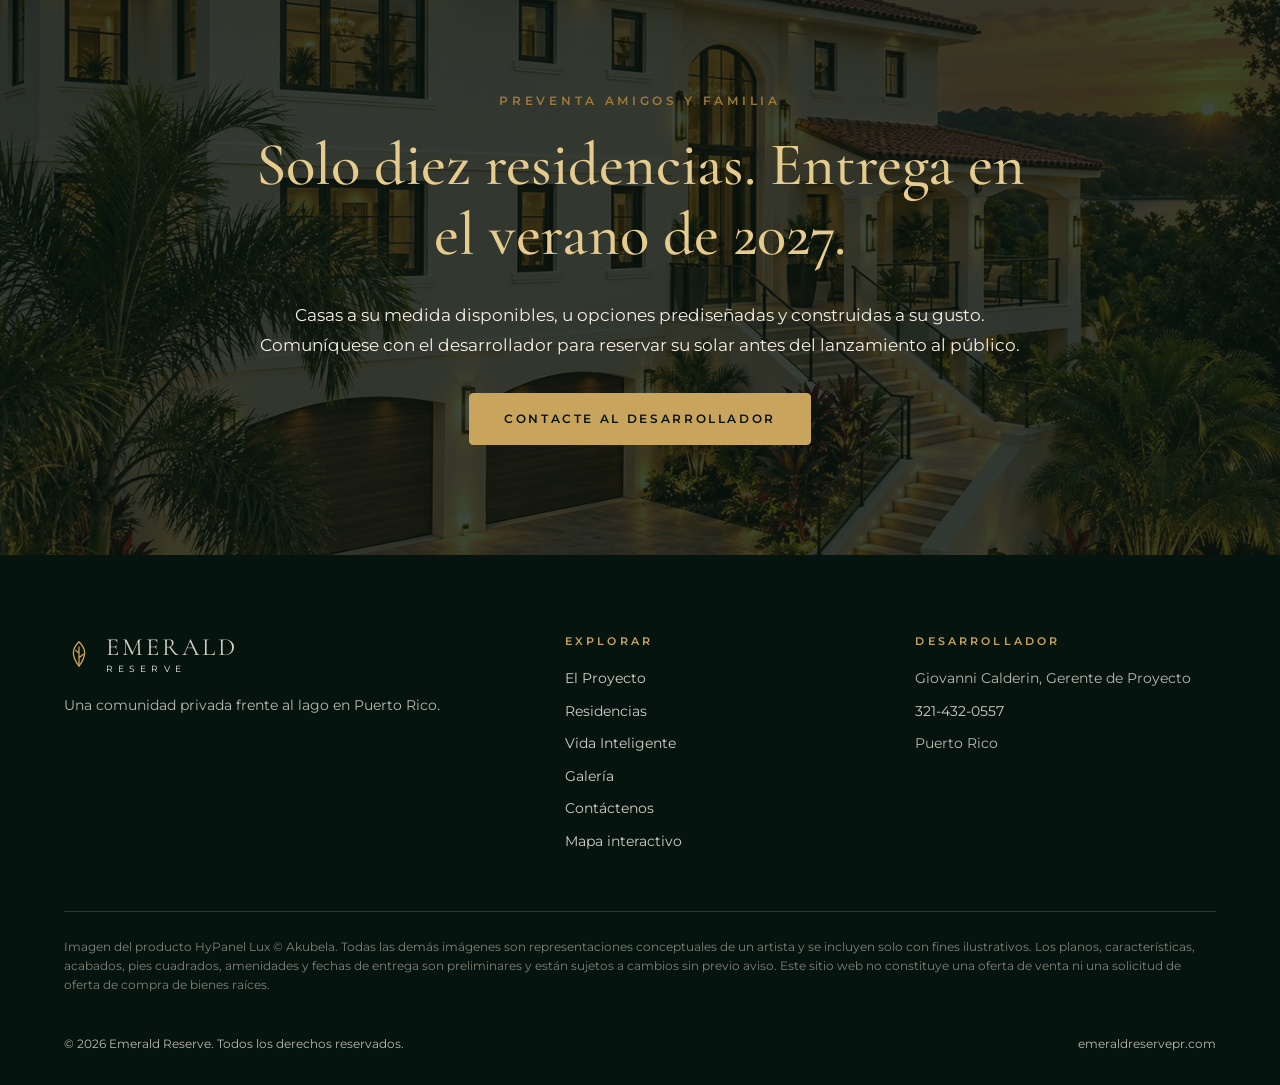
==== commit bf2c4215: "Add pool and elevator photos to the finishes section (EN + ES) Co-Authored-By: Claude Sonnet 5.5 <no" ====
--- a/es/index.html
+++ b/es/index.html
@@ -210,6 +210,17 @@
 <p>Opción de adquirir establos ecuestres</p>
 </div>
 </div>
+<div class="finish-photos reveal">
+<figure class="finish-photo">
+<a data-lightbox="" href="../images/amenity-pool.jpg"><img alt="Representación de una piscina infinita climatizada con vista al lago al atardecer" height="308" loading="lazy" src="../images/amenity-pool.jpg" width="494"/></a>
+<figcaption><strong>Piscina infinita climatizada</strong><span>Piscina de borde infinito con sistema de calentamiento, que enmarca vistas ininterrumpidas del lago.</span></figcaption>
+</figure>
+<figure class="finish-photo">
+<a data-lightbox="" href="../images/finish-elevator.jpg"><img alt="Cabina de ascensor privado con paneles de madera, panel de control de acero inoxidable y pasamanos" height="801" loading="lazy" src="../images/finish-elevator.jpg" width="1242"/></a>
+<figcaption><strong>Ascensor privado</strong><span>Una cabina con paneles de madera y controles de acero inoxidable, con acceso sin esfuerzo a cada nivel.</span></figcaption>
+</figure>
+</div>
+<p class="finish-note">La imagen de la piscina es una representación conceptual. La foto del ascensor es representativa de la instalación planificada. Savaria es una marca de su respectivo titular; Emerald Reserve no está afiliada ni respaldada por Savaria.</p>
 </div>
 </section>
 <!-- Smart living teaser -->
--- a/css/styles.css
+++ b/css/styles.css
@@ -640,3 +640,14 @@
   .specs div { grid-template-columns: 1fr; gap: 4px; }
   .sl-systems { gap: 12px 22px; }
 }
+
+/* Finishes: feature photos */
+.finish-photos { display: grid; grid-template-columns: repeat(2, 1fr); gap: 24px; margin-top: 28px; }
+.finish-photo { position: relative; margin: 0; overflow: hidden; border: 1px solid rgba(201, 164, 92, 0.45); background: var(--emerald-950); }
+.finish-photo a { display: block; }
+.finish-photo img { width: 100%; height: auto; aspect-ratio: 8 / 5; object-fit: cover; display: block; }
+.finish-photo figcaption { position: absolute; left: 0; right: 0; bottom: 0; padding: 60px 26px 22px; background: linear-gradient(0deg, rgba(6, 20, 15, 0.92), rgba(6, 20, 15, 0)); color: var(--cream); display: flex; flex-direction: column; gap: 4px; text-align: left; }
+.finish-photo figcaption strong { font-family: var(--serif); font-size: 1.5rem; font-weight: 500; color: var(--gold-light); letter-spacing: 0.04em; }
+.finish-photo figcaption span { font-size: 0.84rem; color: rgba(246, 240, 228, 0.82); line-height: 1.5; max-width: 34em; }
+.finish-note { font-size: 0.72rem; color: rgba(246, 240, 228, 0.5); margin: 16px 0 0; text-align: center; }
+@media (max-width: 760px) { .finish-photos { grid-template-columns: 1fr; } }
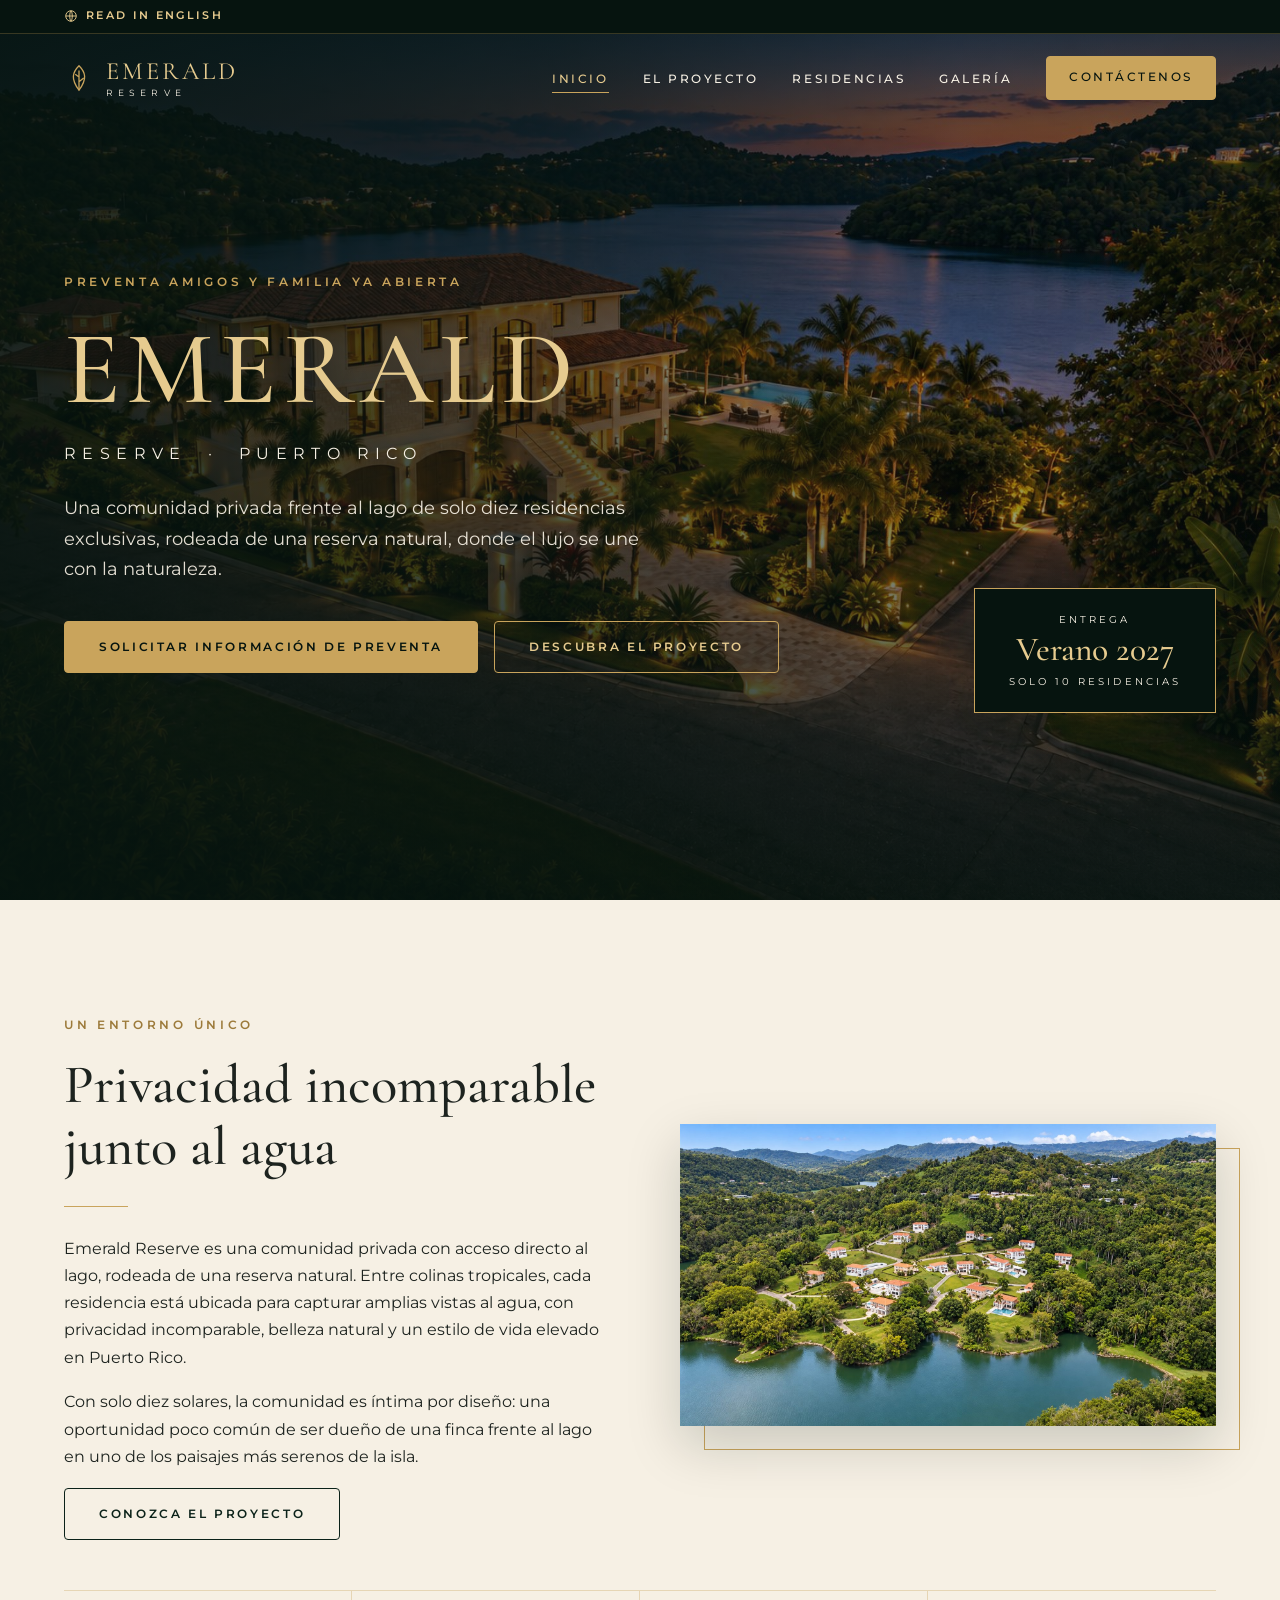
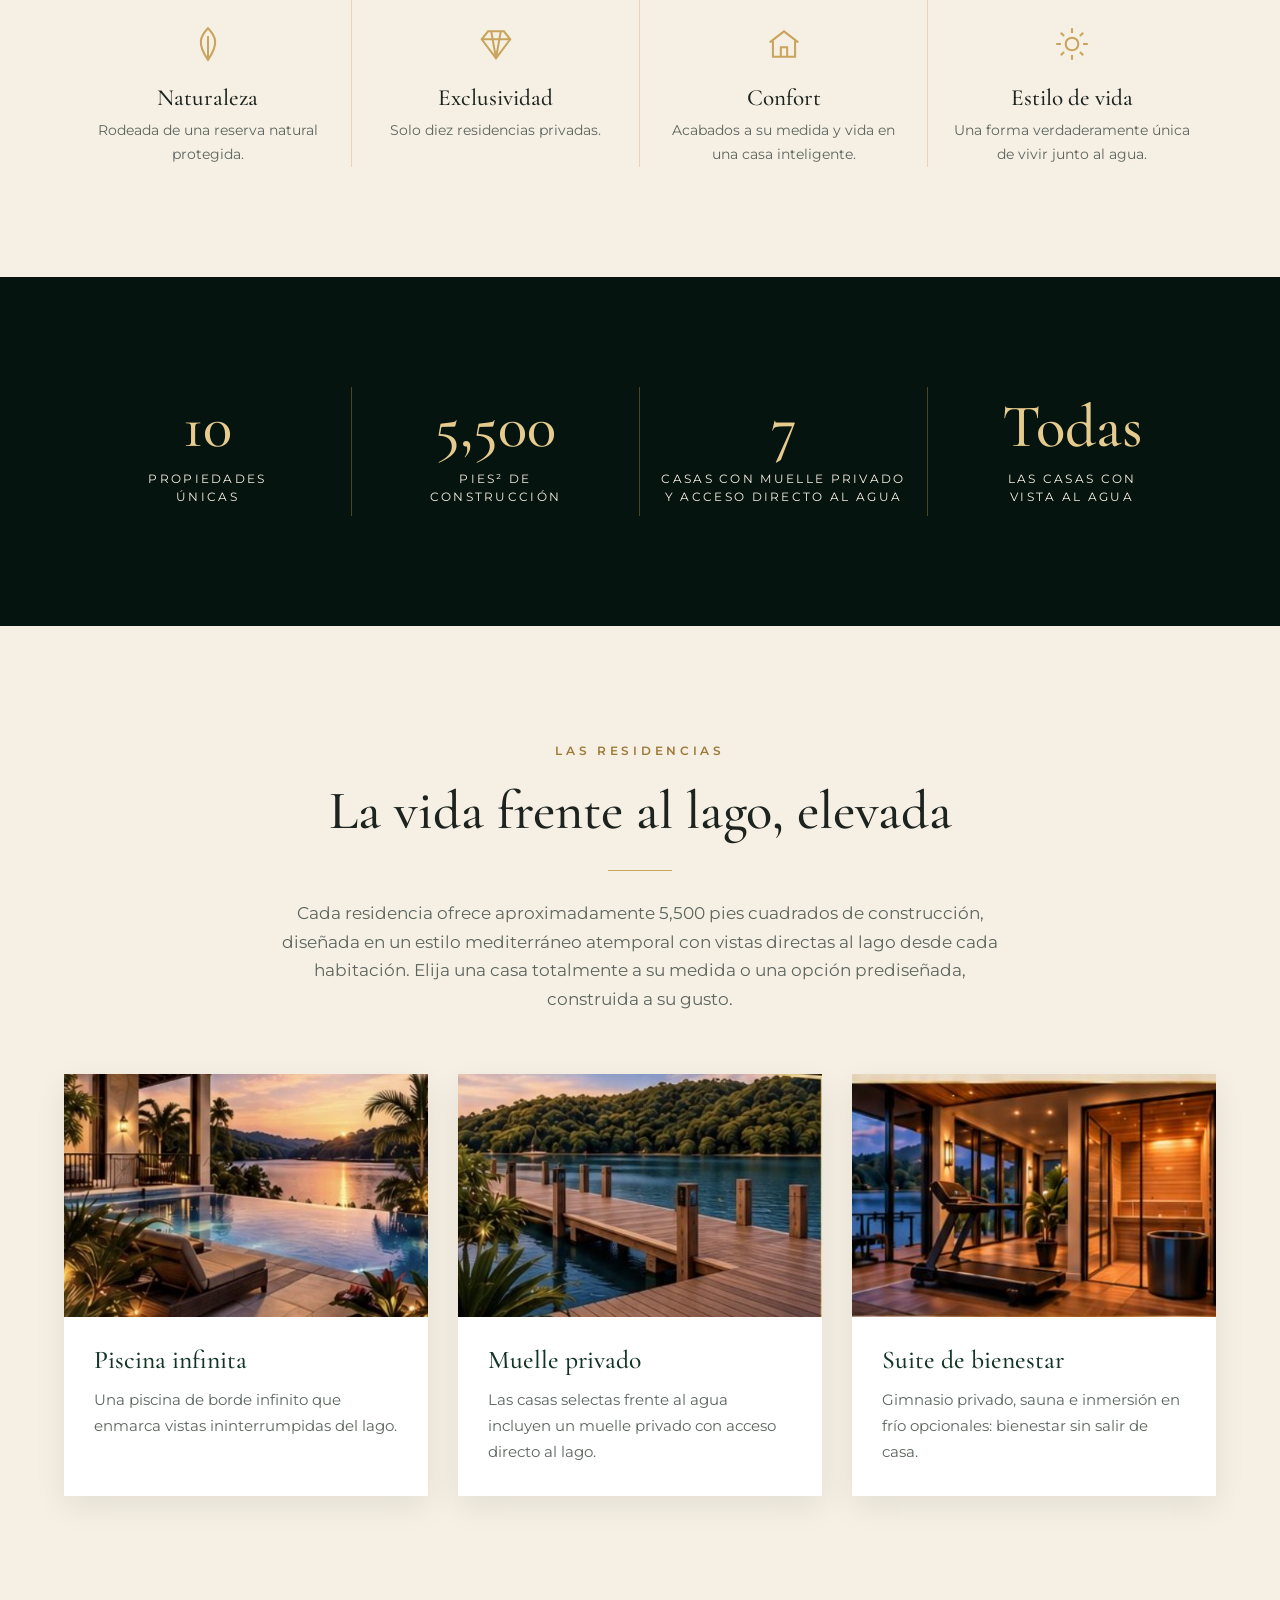
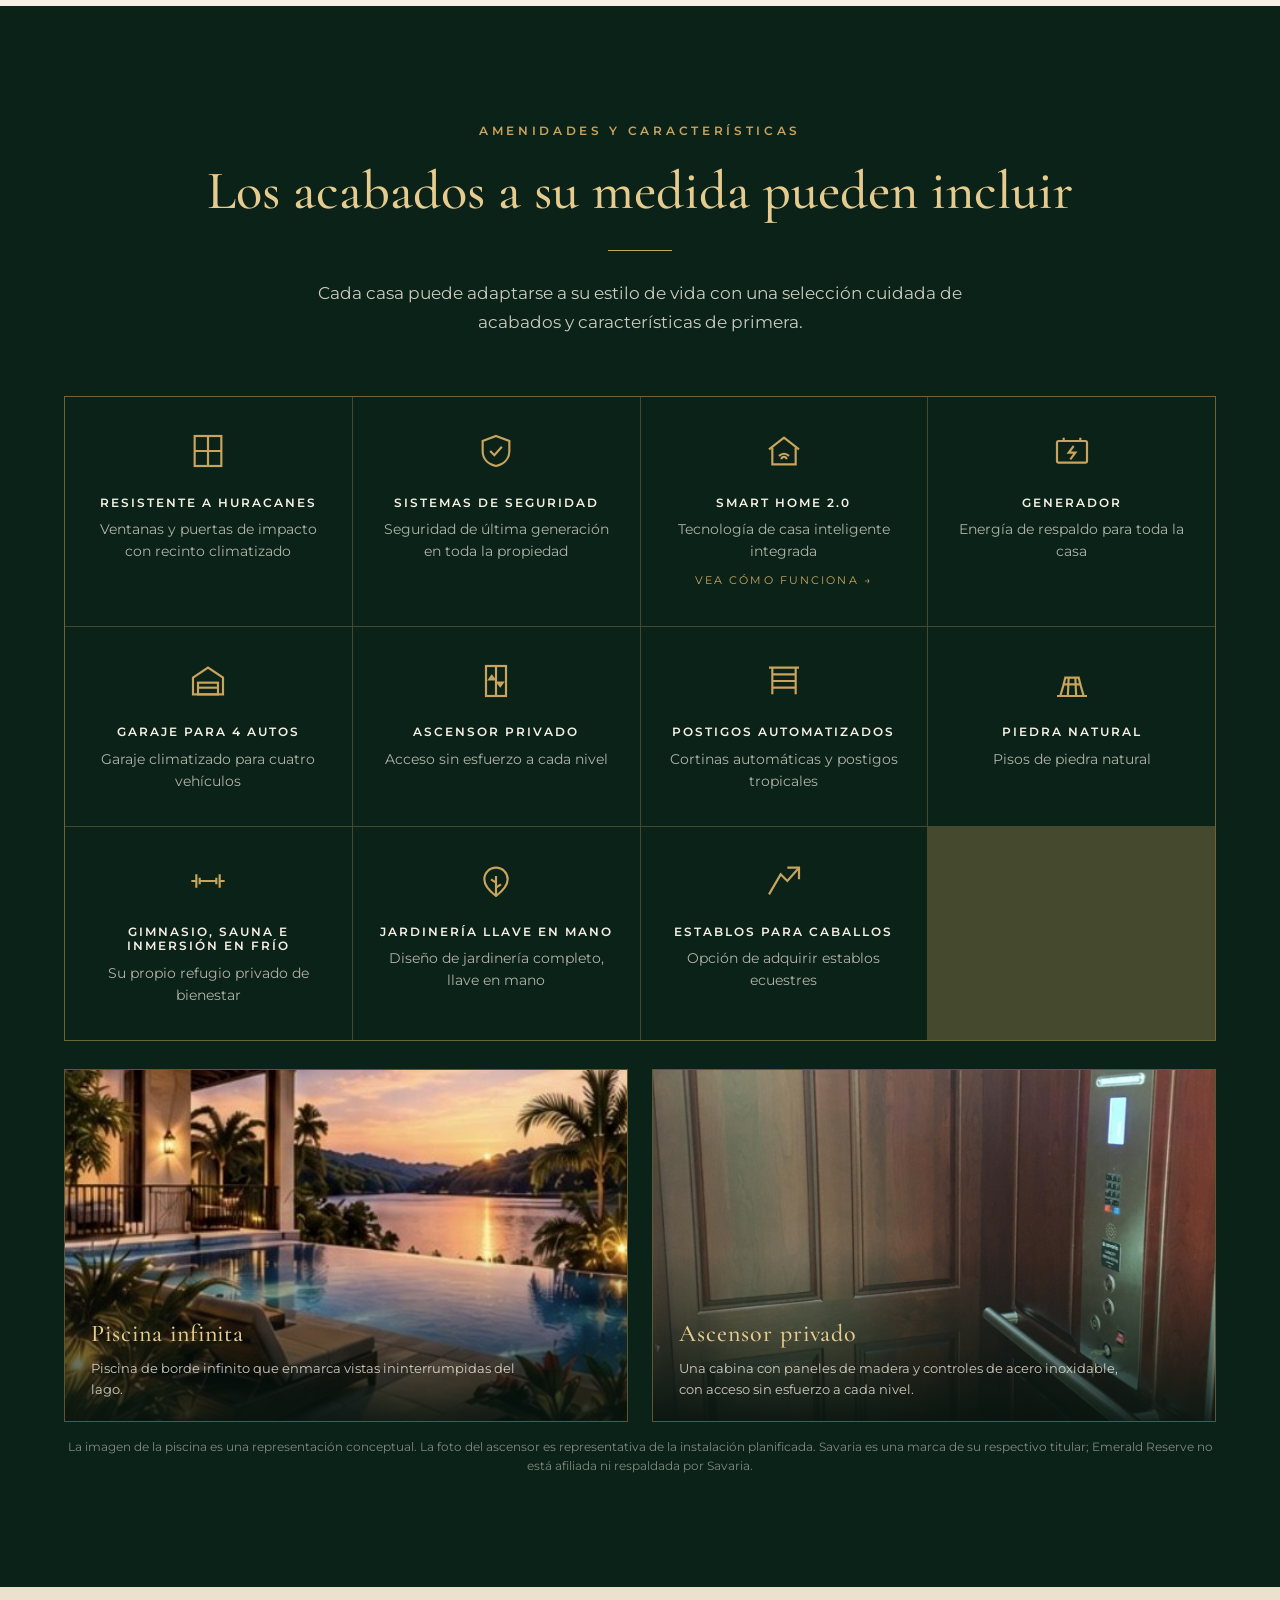
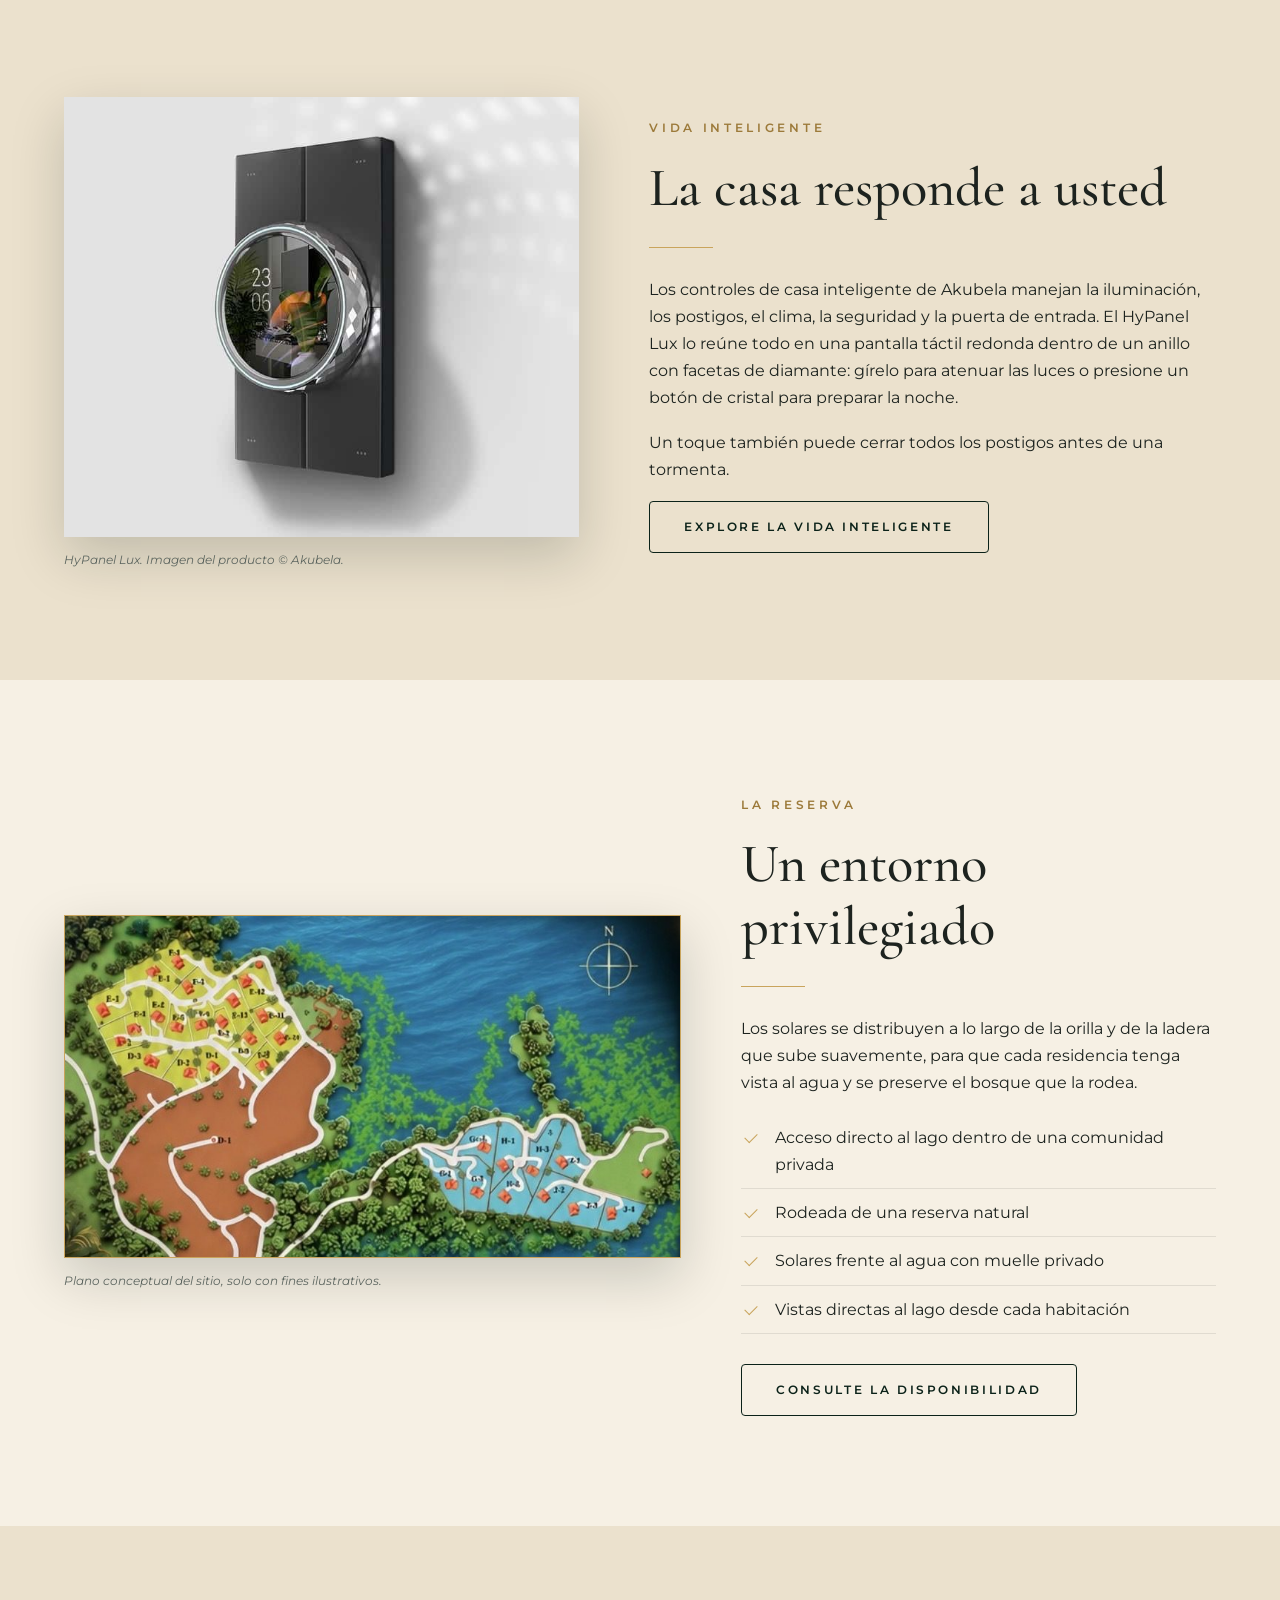
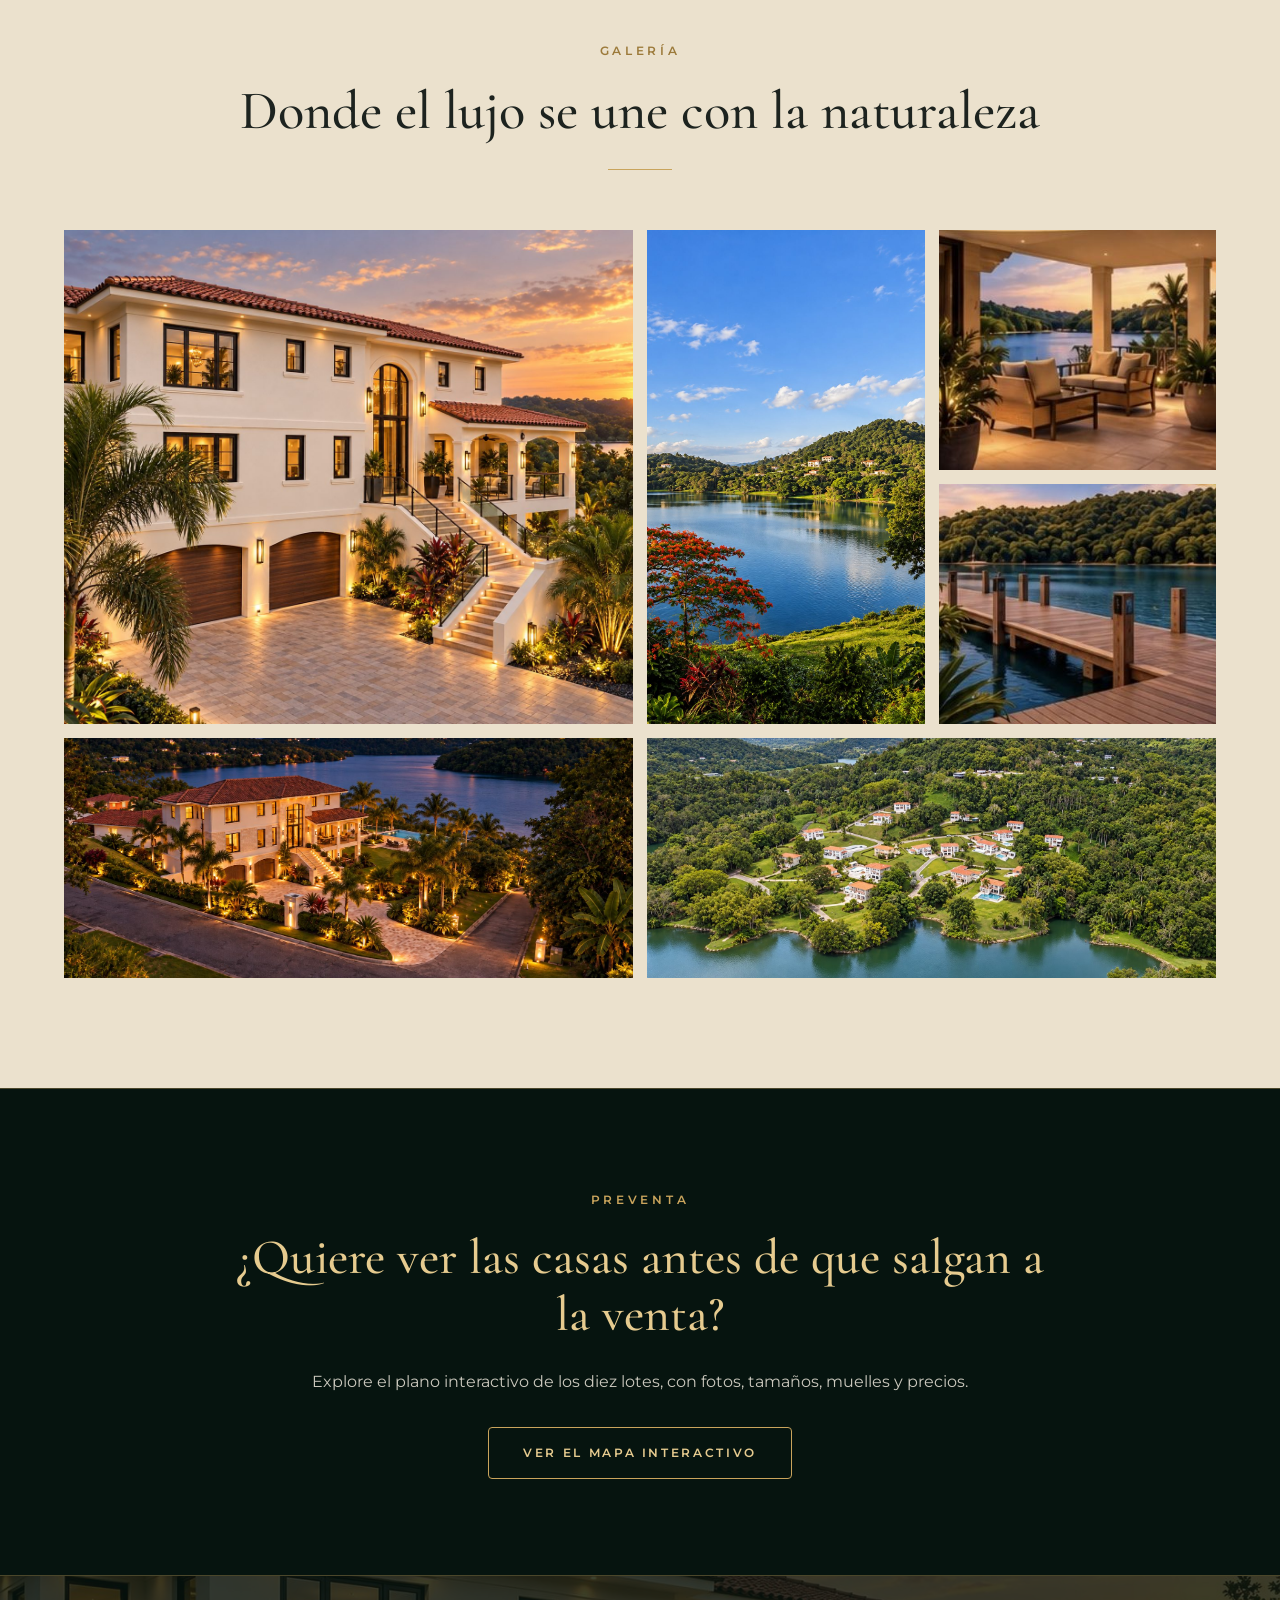
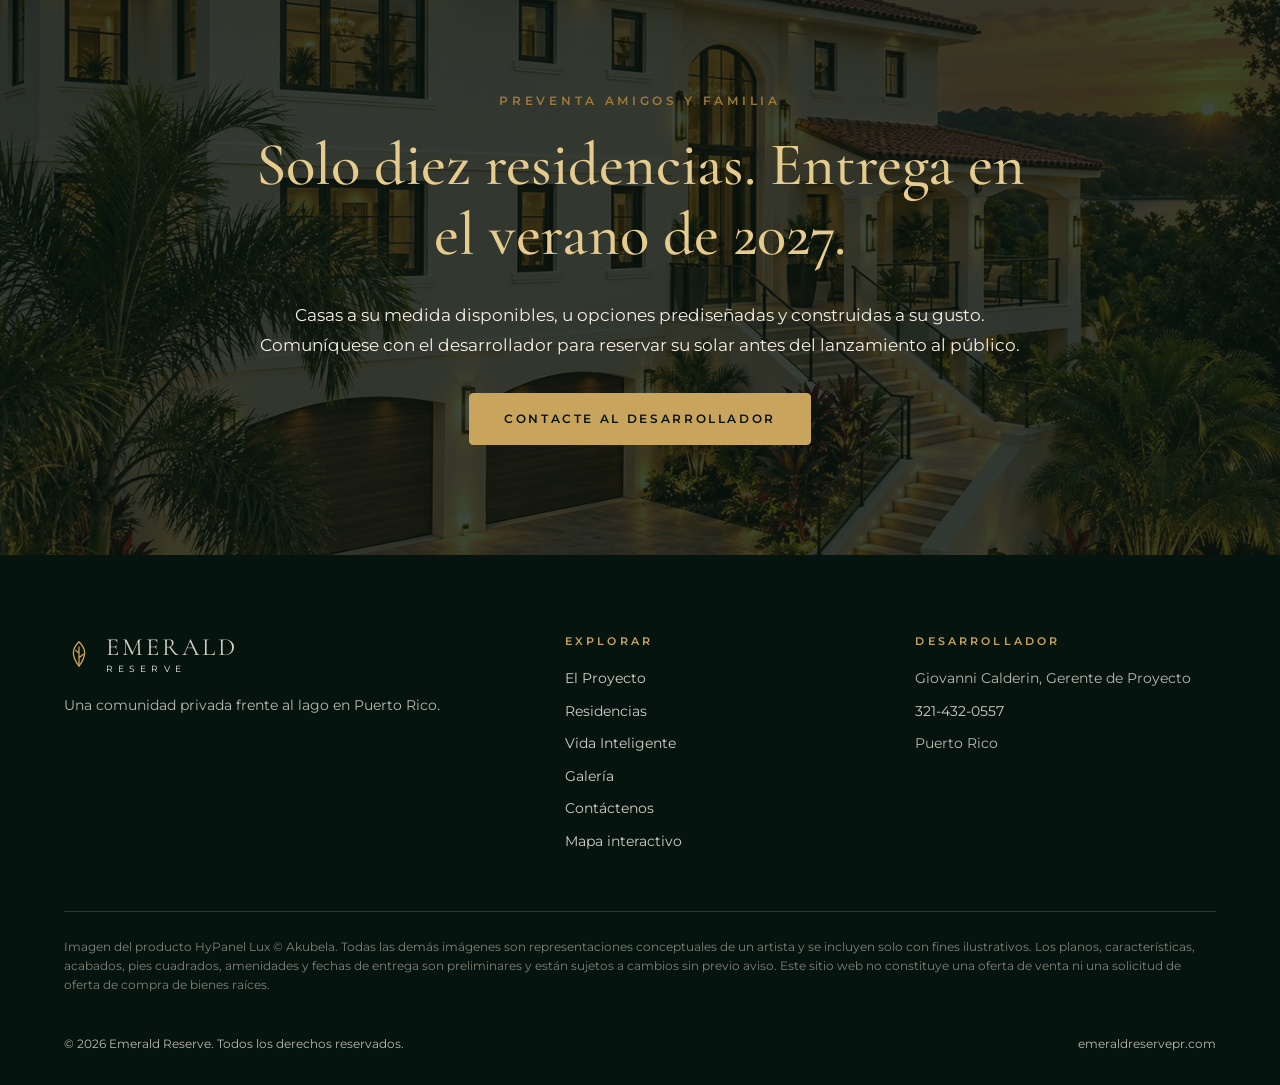
==== commit 02e31f80: "Remove 'heated' wording from pool descriptions (EN + ES) Co-Authored-By: Claude Sonnet 5.5 <noreply@" ====
--- a/es/index.html
+++ b/es/index.html
@@ -118,10 +118,10 @@
 <div class="container">
 <div class="cards">
 <article class="card reveal">
-<div class="card-media"><img alt="Representación de una piscina infinita climatizada con vista al lago al atardecer" height="308" loading="lazy" src="../images/amenity-pool.jpg" width="494"/></div>
+<div class="card-media"><img alt="Representación de una piscina infinita con vista al lago al atardecer" height="308" loading="lazy" src="../images/amenity-pool.jpg" width="494"/></div>
 <div class="card-body">
-<h3>Piscina infinita climatizada</h3>
-<p>Una piscina de borde infinito con sistema de calentamiento, que enmarca vistas ininterrumpidas del lago.</p>
+<h3>Piscina infinita</h3>
+<p>Una piscina de borde infinito que enmarca vistas ininterrumpidas del lago.</p>
 </div>
 </article>
 <article class="card reveal">
@@ -212,8 +212,8 @@
 </div>
 <div class="finish-photos reveal">
 <figure class="finish-photo">
-<a data-lightbox="" href="../images/amenity-pool.jpg"><img alt="Representación de una piscina infinita climatizada con vista al lago al atardecer" height="308" loading="lazy" src="../images/amenity-pool.jpg" width="494"/></a>
-<figcaption><strong>Piscina infinita climatizada</strong><span>Piscina de borde infinito con sistema de calentamiento, que enmarca vistas ininterrumpidas del lago.</span></figcaption>
+<a data-lightbox="" href="../images/amenity-pool.jpg"><img alt="Representación de una piscina infinita con vista al lago al atardecer" height="308" loading="lazy" src="../images/amenity-pool.jpg" width="494"/></a>
+<figcaption><strong>Piscina infinita</strong><span>Piscina de borde infinito que enmarca vistas ininterrumpidas del lago.</span></figcaption>
 </figure>
 <figure class="finish-photo">
 <a data-lightbox="" href="../images/finish-elevator.jpg"><img alt="Cabina de ascensor privado con paneles de madera, panel de control de acero inoxidable y pasamanos" height="801" loading="lazy" src="../images/finish-elevator.jpg" width="1242"/></a>
